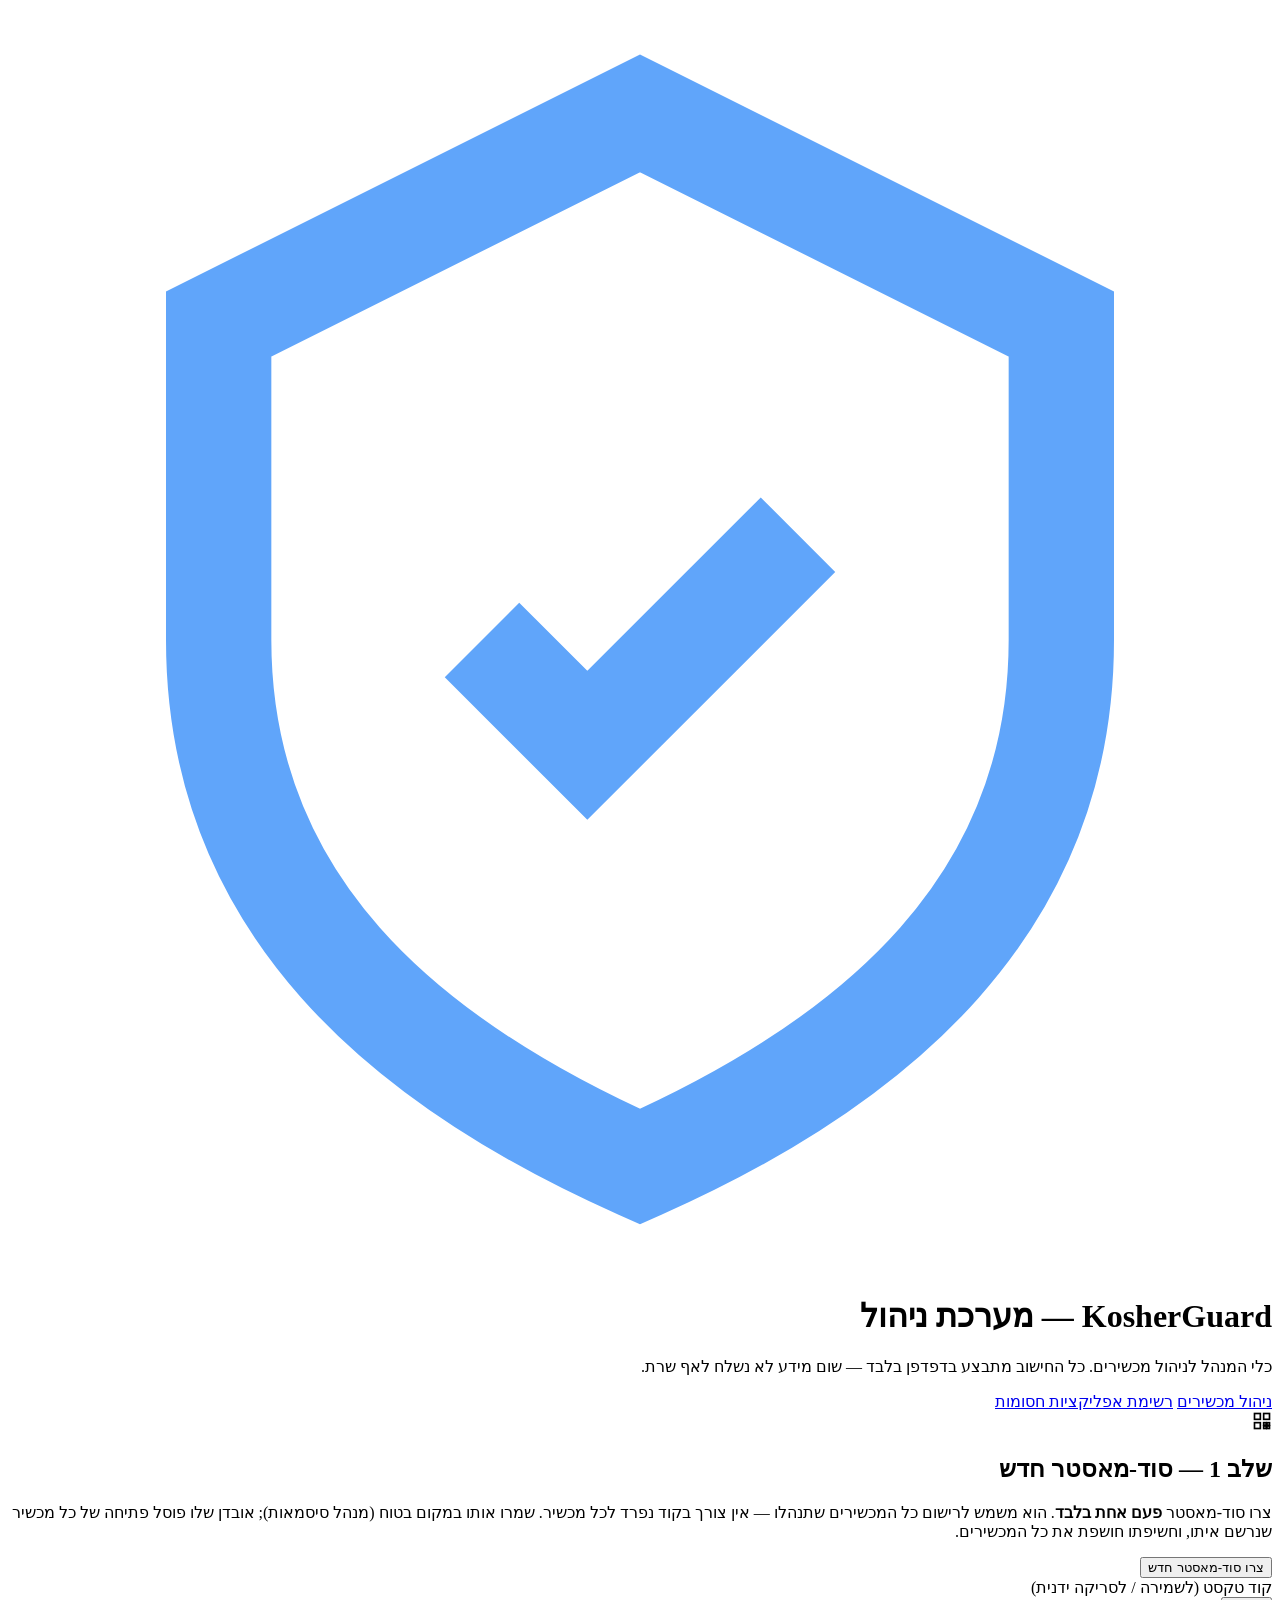
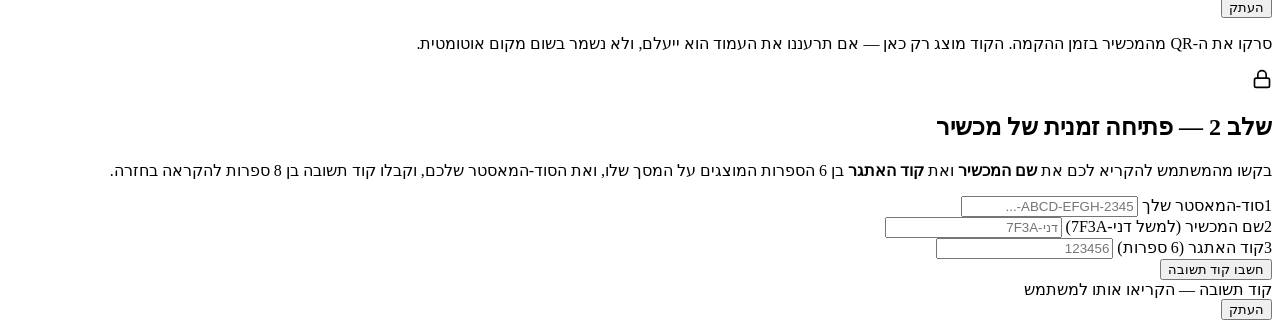
==== index.html @ b60e8e74 "Add files via upload" ====
<!DOCTYPE html>
<html lang="he" dir="rtl">
<head>
<meta charset="UTF-8">
<meta name="viewport" content="width=device-width, initial-scale=1.0">
<title>KosherGuard — מערכת ניהול</title>
<script src="vendor/qrcode.js"></script>
<link rel="stylesheet" href="style.css">
</head>
<body>

<header>
  <div class="logo-row">
    <svg viewBox="0 0 24 24" fill="none" stroke="#60a5fa" stroke-width="2"><path d="M12 2l8 4v6c0 5-3.5 8-8 10-4.5-2-8-5-8-10V6l8-4z"/><path d="M9 12l2 2 4-4" stroke="#60a5fa"/></svg>
    <h1>KosherGuard — מערכת ניהול</h1>
  </div>
  <p>כלי המנהל לניהול מכשירים. כל החישוב מתבצע בדפדפן בלבד — שום מידע לא נשלח לאף שרת.</p>
  <nav>
    <a href="index.html" class="active">ניהול מכשירים</a>
    <a href="catalog.html">רשימת אפליקציות חסומות</a>
  </nav>
</header>

<div class="container">

  <section class="card">
    <div class="card-head">
      <div class="icon">
        <svg width="20" height="20" viewBox="0 0 24 24" fill="none" stroke="currentColor" stroke-width="2"><rect x="3" y="3" width="7" height="7"/><rect x="14" y="3" width="7" height="7"/><rect x="3" y="14" width="7" height="7"/><rect x="14" y="14" width="3" height="3"/><rect x="18" y="14" width="3" height="3"/><rect x="14" y="18" width="3" height="3"/><rect x="18" y="18" width="3" height="3"/></svg>
      </div>
      <h2>שלב 1 — סוד-מאסטר חדש</h2>
    </div>
    <p class="desc">
      צרו סוד-מאסטר <strong>פעם אחת בלבד</strong>. הוא משמש לרישום כל המכשירים שתנהלו — אין צורך
      בקוד נפרד לכל מכשיר. שמרו אותו במקום בטוח (מנהל סיסמאות); אובדן שלו פוסל פתיחה של כל מכשיר
      שנרשם איתו, וחשיפתו חושפת את כל המכשירים.
    </p>
    <button class="primary" id="btnGenerate">צרו סוד-מאסטר חדש</button>

    <div class="result-box ok" id="masterResult">
      <div>
        <label>קוד טקסט (לשמירה / לסריקה ידנית)</label>
        <div class="copy-row">
          <div class="code-display small" id="masterText" style="flex:1"></div>
          <button class="ghost" id="btnCopyMaster">העתק</button>
        </div>
      </div>
      <div id="qrCanvasWrap"></div>
      <p class="hint">סרקו את ה-QR מהמכשיר בזמן ההקמה. הקוד מוצג רק כאן — אם תרעננו את העמוד הוא ייעלם, ולא נשמר בשום מקום אוטומטית.</p>
    </div>
  </section>

  <section class="card">
    <div class="card-head">
      <div class="icon">
        <svg width="20" height="20" viewBox="0 0 24 24" fill="none" stroke="currentColor" stroke-width="2"><rect x="3" y="11" width="18" height="11" rx="2"/><path d="M7 11V7a5 5 0 0110 0v4"/></svg>
      </div>
      <h2>שלב 2 — פתיחה זמנית של מכשיר</h2>
    </div>
    <p class="desc">
      בקשו מהמשתמש להקריא לכם את <strong>שם המכשיר</strong> ואת <strong>קוד האתגר</strong> בן 6 הספרות
      המוצגים על המסך שלו, ואת הסוד-המאסטר שלכם, וקבלו קוד תשובה בן 8 ספרות להקראה בחזרה.
    </p>

    <div class="field">
      <label><span class="step-num">1</span>סוד-המאסטר שלך</label>
      <input type="text" id="inMaster" placeholder="ABCD-EFGH-2345-...">
    </div>
    <div class="field">
      <label><span class="step-num">2</span>שם המכשיר (למשל דני-7F3A)</label>
      <input type="text" id="inLabel" placeholder="דני-7F3A">
    </div>
    <div class="field">
      <label><span class="step-num">3</span>קוד האתגר (6 ספרות)</label>
      <input type="text" id="inChallenge" placeholder="123456" maxlength="6" inputmode="numeric">
    </div>
    <button class="primary" id="btnUnlock">חשבו קוד תשובה</button>

    <div class="result-box warn" id="unlockWarn"></div>
    <div class="result-box ok" id="unlockResult">
      <label>קוד תשובה — הקריאו אותו למשתמש</label>
      <div class="copy-row">
        <div class="code-display" id="unlockCode" style="flex:1"></div>
        <button class="ghost" id="btnCopyUnlock">העתק</button>
      </div>
    </div>
  </section>

</div>

<div class="toast" id="toast"></div>

<script>
const BASE32_ALPHABET = "ABCDEFGHIJKLMNOPQRSTUVWXYZ234567";

function base32Encode(bytes) {
  let bits = 0, value = 0, out = "";
  for (const byte of bytes) {
    value = (value << 8) | byte;
    bits += 8;
    while (bits >= 5) {
      out += BASE32_ALPHABET[(value >>> (bits - 5)) & 0x1F];
      bits -= 5;
    }
  }
  if (bits > 0) {
    out += BASE32_ALPHABET[(value << (5 - bits)) & 0x1F];
  }
  return out;
}

function base32Decode(code) {
  const cleaned = code.replace(/[-\s]/g, "").toUpperCase();
  let bits = 0, value = 0;
  const out = [];
  for (const ch of cleaned) {
    const idx = BASE32_ALPHABET.indexOf(ch);
    if (idx < 0) continue;
    value = (value << 5) | idx;
    bits += 5;
    if (bits >= 8) {
      out.push((value >>> (bits - 8)) & 0xFF);
      bits -= 8;
    }
  }
  return new Uint8Array(out);
}

function toRecoveryCode(bytes) {
  const raw = base32Encode(bytes);
  const groups = [];
  for (let i = 0; i < raw.length; i += 4) groups.push(raw.slice(i, i + 4));
  return groups.join("-");
}

async function hmacSha256(keyBytes, msgBytes) {
  const key = await crypto.subtle.importKey(
    "raw", keyBytes, { name: "HMAC", hash: "SHA-256" }, false, ["sign"]
  );
  const sig = await crypto.subtle.sign("HMAC", key, msgBytes);
  return new Uint8Array(sig);
}

async function deriveDeviceSecret(masterSecret, deviceLabel) {
  return hmacSha256(masterSecret, new TextEncoder().encode(deviceLabel));
}

async function computeResponseCode(deviceSecret, challenge) {
  const digest = await hmacSha256(deviceSecret, new TextEncoder().encode(challenge));
  const offset = digest[digest.length - 1] & 0x0F;
  const binary =
    ((digest[offset] & 0x7F) << 24) |
    (digest[offset + 1] << 16) |
    (digest[offset + 2] << 8) |
    (digest[offset + 3]);
  const code = (binary % 100000000).toString().padStart(8, "0");
  return code;
}

function showToast(msg) {
  const t = document.getElementById("toast");
  t.textContent = msg;
  t.classList.add("show");
  setTimeout(() => t.classList.remove("show"), 1600);
}

function copyText(text) {
  navigator.clipboard.writeText(text).then(() => showToast("הועתק"));
}

function renderQr(container, text) {
  container.innerHTML = "";
  const qr = qrcode(0, "M");
  qr.addData(text);
  qr.make();
  container.innerHTML = qr.createSvgTag({ cellSize: 5, margin: 8 });
}

document.getElementById("btnGenerate").addEventListener("click", () => {
  const bytes = crypto.getRandomValues(new Uint8Array(32));
  const recoveryCode = toRecoveryCode(bytes);

  document.getElementById("masterText").textContent = recoveryCode;
  renderQr(document.getElementById("qrCanvasWrap"), recoveryCode);
  document.getElementById("masterResult").classList.add("show");
});

document.getElementById("btnCopyMaster").addEventListener("click", () => {
  copyText(document.getElementById("masterText").textContent);
});

document.getElementById("btnUnlock").addEventListener("click", async () => {
  const masterInput = document.getElementById("inMaster").value.trim();
  const label = document.getElementById("inLabel").value.trim();
  const challenge = document.getElementById("inChallenge").value.trim();

  const warnBox = document.getElementById("unlockWarn");
  const resultBox = document.getElementById("unlockResult");
  warnBox.classList.remove("show");
  resultBox.classList.remove("show");

  if (!masterInput || !label || !challenge) {
    warnBox.textContent = "יש למלא את שלושת השדות.";
    warnBox.classList.add("show");
    return;
  }

  const masterBytes = base32Decode(masterInput);
  if (masterBytes.length !== 32) {
    warnBox.textContent = `אזהרה: אורך הסוד אינו תקין (${masterBytes.length} בייטים, צריך 32). ודאו שהקוד הוקלד נכון.`;
    warnBox.classList.add("show");
    return;
  }

  const deviceSecret = await deriveDeviceSecret(masterBytes, label);
  const response = await computeResponseCode(deviceSecret, challenge);

  document.getElementById("unlockCode").textContent = response;
  resultBox.classList.add("show");
});

document.getElementById("btnCopyUnlock").addEventListener("click", () => {
  copyText(document.getElementById("unlockCode").textContent);
});

document.getElementById("inChallenge").addEventListener("keydown", (e) => {
  if (e.key === "Enter") document.getElementById("btnUnlock").click();
});
</script>

</body>
</html>
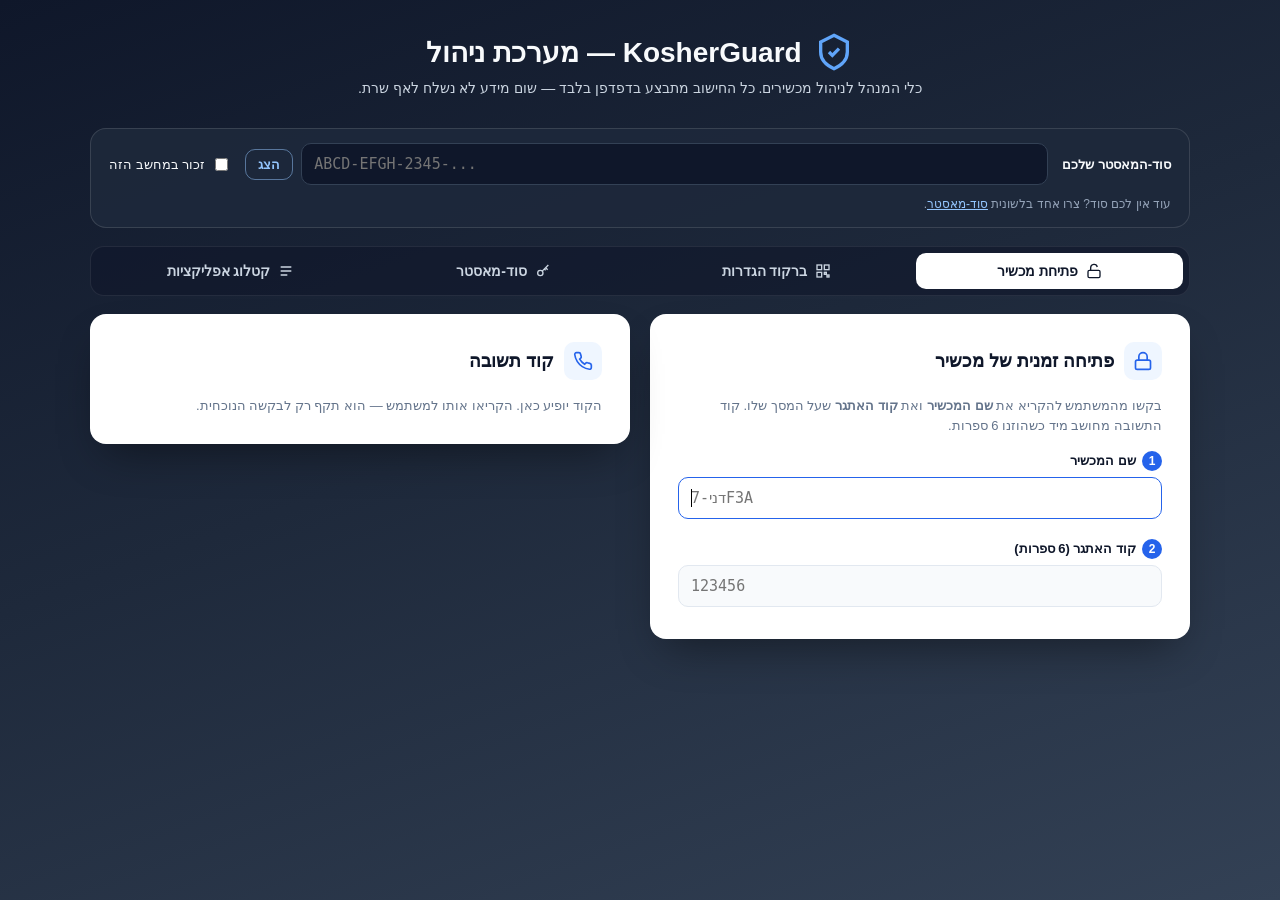
==== commit 96fa5ba0: "Redesign admin web tool and add whitelist/blacklist time-limit modes - Tabbed layout (unlock / setti" ====
--- a/index.html
+++ b/index.html
@@ -3,230 +3,11 @@
 <head>
 <meta charset="UTF-8">
 <meta name="viewport" content="width=device-width, initial-scale=1.0">
-<title>KosherGuard — מערכת ניהול</title>
-<script src="vendor/qrcode.js"></script>
-<link rel="stylesheet" href="style.css">
+<meta http-equiv="refresh" content="0; url=admin/index.html">
+<title>KosherGuard</title>
+<style>body { font-family: Arial, sans-serif; background: #0f172a; color: #e2e8f0; text-align: center; padding: 48px 16px; } a { color: #93c5fd; }</style>
 </head>
 <body>
-
-<header>
-  <div class="logo-row">
-    <svg viewBox="0 0 24 24" fill="none" stroke="#60a5fa" stroke-width="2"><path d="M12 2l8 4v6c0 5-3.5 8-8 10-4.5-2-8-5-8-10V6l8-4z"/><path d="M9 12l2 2 4-4" stroke="#60a5fa"/></svg>
-    <h1>KosherGuard — מערכת ניהול</h1>
-  </div>
-  <p>כלי המנהל לניהול מכשירים. כל החישוב מתבצע בדפדפן בלבד — שום מידע לא נשלח לאף שרת.</p>
-  <nav>
-    <a href="index.html" class="active">ניהול מכשירים</a>
-    <a href="catalog.html">רשימת אפליקציות חסומות</a>
-  </nav>
-</header>
-
-<div class="container">
-
-  <section class="card">
-    <div class="card-head">
-      <div class="icon">
-        <svg width="20" height="20" viewBox="0 0 24 24" fill="none" stroke="currentColor" stroke-width="2"><rect x="3" y="3" width="7" height="7"/><rect x="14" y="3" width="7" height="7"/><rect x="3" y="14" width="7" height="7"/><rect x="14" y="14" width="3" height="3"/><rect x="18" y="14" width="3" height="3"/><rect x="14" y="18" width="3" height="3"/><rect x="18" y="18" width="3" height="3"/></svg>
-      </div>
-      <h2>שלב 1 — סוד-מאסטר חדש</h2>
-    </div>
-    <p class="desc">
-      צרו סוד-מאסטר <strong>פעם אחת בלבד</strong>. הוא משמש לרישום כל המכשירים שתנהלו — אין צורך
-      בקוד נפרד לכל מכשיר. שמרו אותו במקום בטוח (מנהל סיסמאות); אובדן שלו פוסל פתיחה של כל מכשיר
-      שנרשם איתו, וחשיפתו חושפת את כל המכשירים.
-    </p>
-    <button class="primary" id="btnGenerate">צרו סוד-מאסטר חדש</button>
-
-    <div class="result-box ok" id="masterResult">
-      <div>
-        <label>קוד טקסט (לשמירה / לסריקה ידנית)</label>
-        <div class="copy-row">
-          <div class="code-display small" id="masterText" style="flex:1"></div>
-          <button class="ghost" id="btnCopyMaster">העתק</button>
-        </div>
-      </div>
-      <div id="qrCanvasWrap"></div>
-      <p class="hint">סרקו את ה-QR מהמכשיר בזמן ההקמה. הקוד מוצג רק כאן — אם תרעננו את העמוד הוא ייעלם, ולא נשמר בשום מקום אוטומטית.</p>
-    </div>
-  </section>
-
-  <section class="card">
-    <div class="card-head">
-      <div class="icon">
-        <svg width="20" height="20" viewBox="0 0 24 24" fill="none" stroke="currentColor" stroke-width="2"><rect x="3" y="11" width="18" height="11" rx="2"/><path d="M7 11V7a5 5 0 0110 0v4"/></svg>
-      </div>
-      <h2>שלב 2 — פתיחה זמנית של מכשיר</h2>
-    </div>
-    <p class="desc">
-      בקשו מהמשתמש להקריא לכם את <strong>שם המכשיר</strong> ואת <strong>קוד האתגר</strong> בן 6 הספרות
-      המוצגים על המסך שלו, ואת הסוד-המאסטר שלכם, וקבלו קוד תשובה בן 8 ספרות להקראה בחזרה.
-    </p>
-
-    <div class="field">
-      <label><span class="step-num">1</span>סוד-המאסטר שלך</label>
-      <input type="text" id="inMaster" placeholder="ABCD-EFGH-2345-...">
-    </div>
-    <div class="field">
-      <label><span class="step-num">2</span>שם המכשיר (למשל דני-7F3A)</label>
-      <input type="text" id="inLabel" placeholder="דני-7F3A">
-    </div>
-    <div class="field">
-      <label><span class="step-num">3</span>קוד האתגר (6 ספרות)</label>
-      <input type="text" id="inChallenge" placeholder="123456" maxlength="6" inputmode="numeric">
-    </div>
-    <button class="primary" id="btnUnlock">חשבו קוד תשובה</button>
-
-    <div class="result-box warn" id="unlockWarn"></div>
-    <div class="result-box ok" id="unlockResult">
-      <label>קוד תשובה — הקריאו אותו למשתמש</label>
-      <div class="copy-row">
-        <div class="code-display" id="unlockCode" style="flex:1"></div>
-        <button class="ghost" id="btnCopyUnlock">העתק</button>
-      </div>
-    </div>
-  </section>
-
-</div>
-
-<div class="toast" id="toast"></div>
-
-<script>
-const BASE32_ALPHABET = "ABCDEFGHIJKLMNOPQRSTUVWXYZ234567";
-
-function base32Encode(bytes) {
-  let bits = 0, value = 0, out = "";
-  for (const byte of bytes) {
-    value = (value << 8) | byte;
-    bits += 8;
-    while (bits >= 5) {
-      out += BASE32_ALPHABET[(value >>> (bits - 5)) & 0x1F];
-      bits -= 5;
-    }
-  }
-  if (bits > 0) {
-    out += BASE32_ALPHABET[(value << (5 - bits)) & 0x1F];
-  }
-  return out;
-}
-
-function base32Decode(code) {
-  const cleaned = code.replace(/[-\s]/g, "").toUpperCase();
-  let bits = 0, value = 0;
-  const out = [];
-  for (const ch of cleaned) {
-    const idx = BASE32_ALPHABET.indexOf(ch);
-    if (idx < 0) continue;
-    value = (value << 5) | idx;
-    bits += 5;
-    if (bits >= 8) {
-      out.push((value >>> (bits - 8)) & 0xFF);
-      bits -= 8;
-    }
-  }
-  return new Uint8Array(out);
-}
-
-function toRecoveryCode(bytes) {
-  const raw = base32Encode(bytes);
-  const groups = [];
-  for (let i = 0; i < raw.length; i += 4) groups.push(raw.slice(i, i + 4));
-  return groups.join("-");
-}
-
-async function hmacSha256(keyBytes, msgBytes) {
-  const key = await crypto.subtle.importKey(
-    "raw", keyBytes, { name: "HMAC", hash: "SHA-256" }, false, ["sign"]
-  );
-  const sig = await crypto.subtle.sign("HMAC", key, msgBytes);
-  return new Uint8Array(sig);
-}
-
-async function deriveDeviceSecret(masterSecret, deviceLabel) {
-  return hmacSha256(masterSecret, new TextEncoder().encode(deviceLabel));
-}
-
-async function computeResponseCode(deviceSecret, challenge) {
-  const digest = await hmacSha256(deviceSecret, new TextEncoder().encode(challenge));
-  const offset = digest[digest.length - 1] & 0x0F;
-  const binary =
-    ((digest[offset] & 0x7F) << 24) |
-    (digest[offset + 1] << 16) |
-    (digest[offset + 2] << 8) |
-    (digest[offset + 3]);
-  const code = (binary % 100000000).toString().padStart(8, "0");
-  return code;
-}
-
-function showToast(msg) {
-  const t = document.getElementById("toast");
-  t.textContent = msg;
-  t.classList.add("show");
-  setTimeout(() => t.classList.remove("show"), 1600);
-}
-
-function copyText(text) {
-  navigator.clipboard.writeText(text).then(() => showToast("הועתק"));
-}
-
-function renderQr(container, text) {
-  container.innerHTML = "";
-  const qr = qrcode(0, "M");
-  qr.addData(text);
-  qr.make();
-  container.innerHTML = qr.createSvgTag({ cellSize: 5, margin: 8 });
-}
-
-document.getElementById("btnGenerate").addEventListener("click", () => {
-  const bytes = crypto.getRandomValues(new Uint8Array(32));
-  const recoveryCode = toRecoveryCode(bytes);
-
-  document.getElementById("masterText").textContent = recoveryCode;
-  renderQr(document.getElementById("qrCanvasWrap"), recoveryCode);
-  document.getElementById("masterResult").classList.add("show");
-});
-
-document.getElementById("btnCopyMaster").addEventListener("click", () => {
-  copyText(document.getElementById("masterText").textContent);
-});
-
-document.getElementById("btnUnlock").addEventListener("click", async () => {
-  const masterInput = document.getElementById("inMaster").value.trim();
-  const label = document.getElementById("inLabel").value.trim();
-  const challenge = document.getElementById("inChallenge").value.trim();
-
-  const warnBox = document.getElementById("unlockWarn");
-  const resultBox = document.getElementById("unlockResult");
-  warnBox.classList.remove("show");
-  resultBox.classList.remove("show");
-
-  if (!masterInput || !label || !challenge) {
-    warnBox.textContent = "יש למלא את שלושת השדות.";
-    warnBox.classList.add("show");
-    return;
-  }
-
-  const masterBytes = base32Decode(masterInput);
-  if (masterBytes.length !== 32) {
-    warnBox.textContent = `אזהרה: אורך הסוד אינו תקין (${masterBytes.length} בייטים, צריך 32). ודאו שהקוד הוקלד נכון.`;
-    warnBox.classList.add("show");
-    return;
-  }
-
-  const deviceSecret = await deriveDeviceSecret(masterBytes, label);
-  const response = await computeResponseCode(deviceSecret, challenge);
-
-  document.getElementById("unlockCode").textContent = response;
-  resultBox.classList.add("show");
-});
-
-document.getElementById("btnCopyUnlock").addEventListener("click", () => {
-  copyText(document.getElementById("unlockCode").textContent);
-});
-
-document.getElementById("inChallenge").addEventListener("keydown", (e) => {
-  if (e.key === "Enter") document.getElementById("btnUnlock").click();
-});
-</script>
-
+<p>מעבירים למערכת הניהול… <a href="admin/index.html">לחצו כאן אם לא עברתם אוטומטית</a>.</p>
 </body>
 </html>
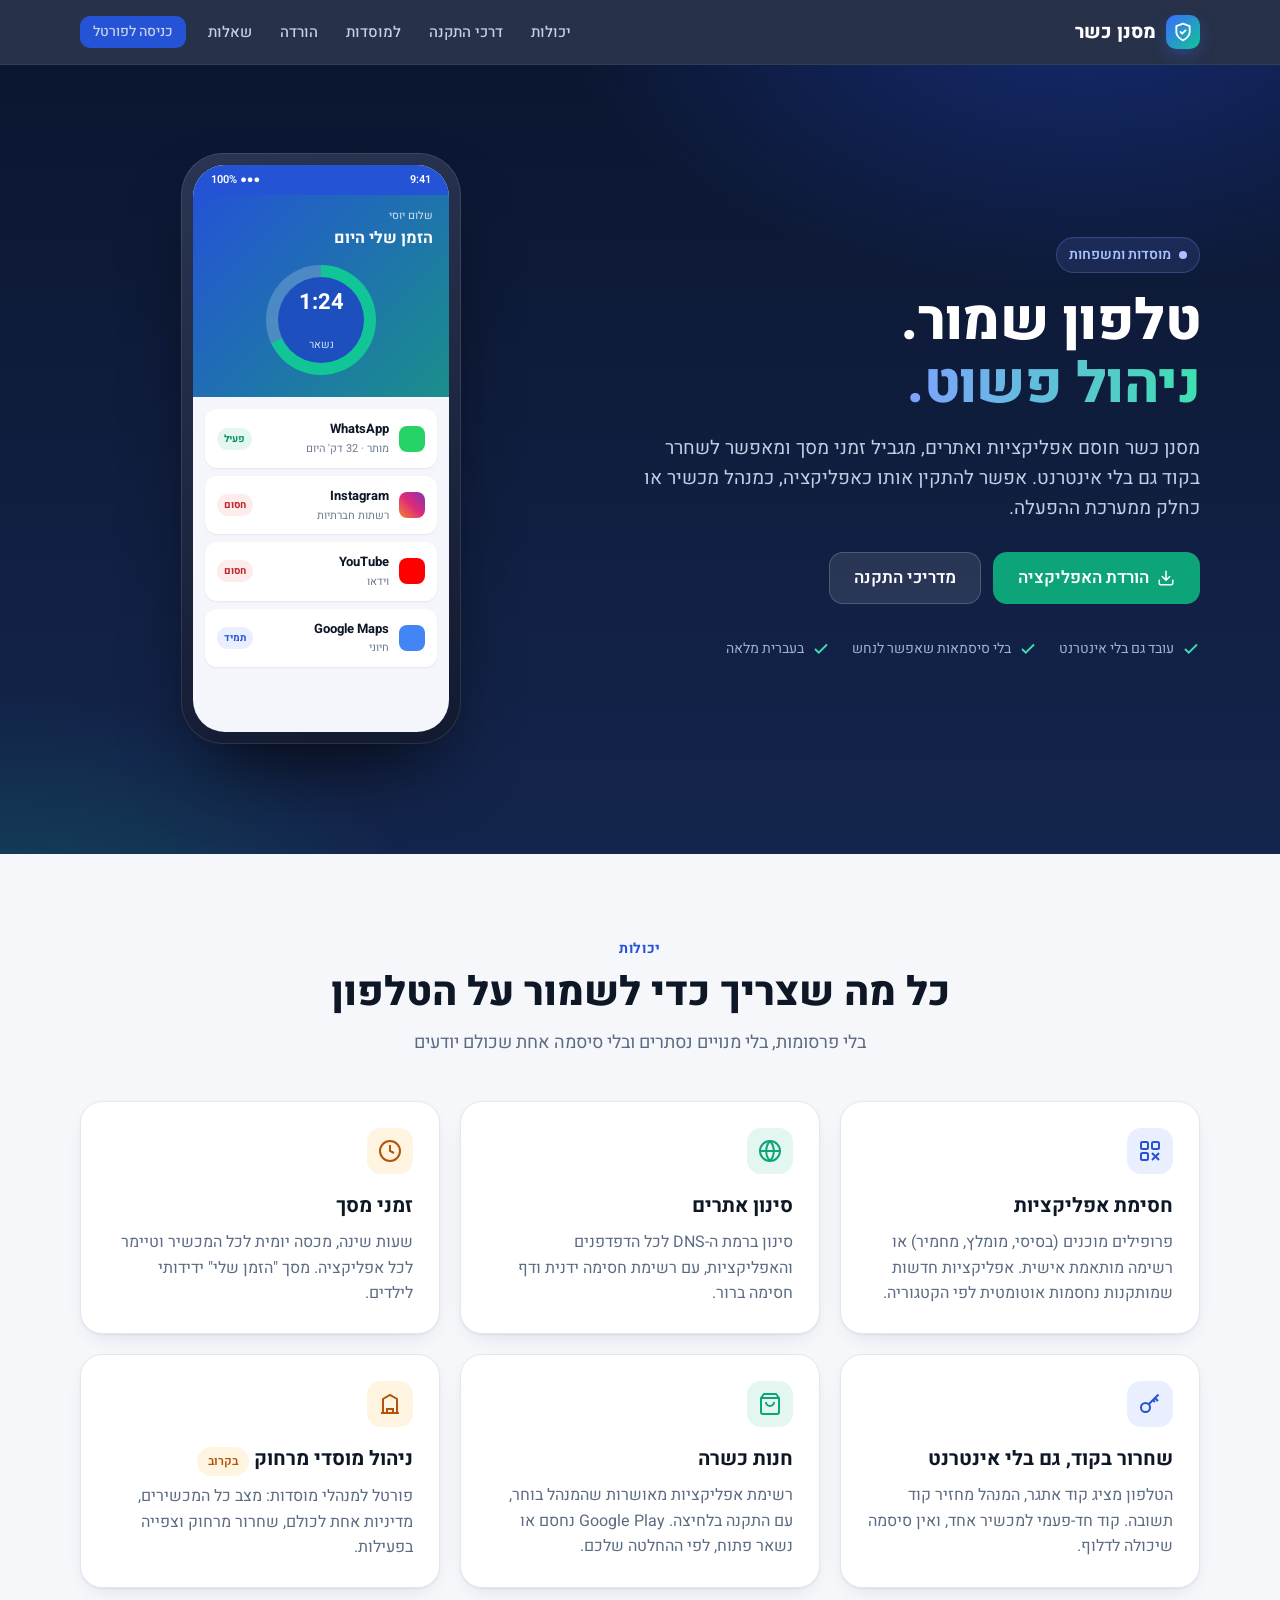
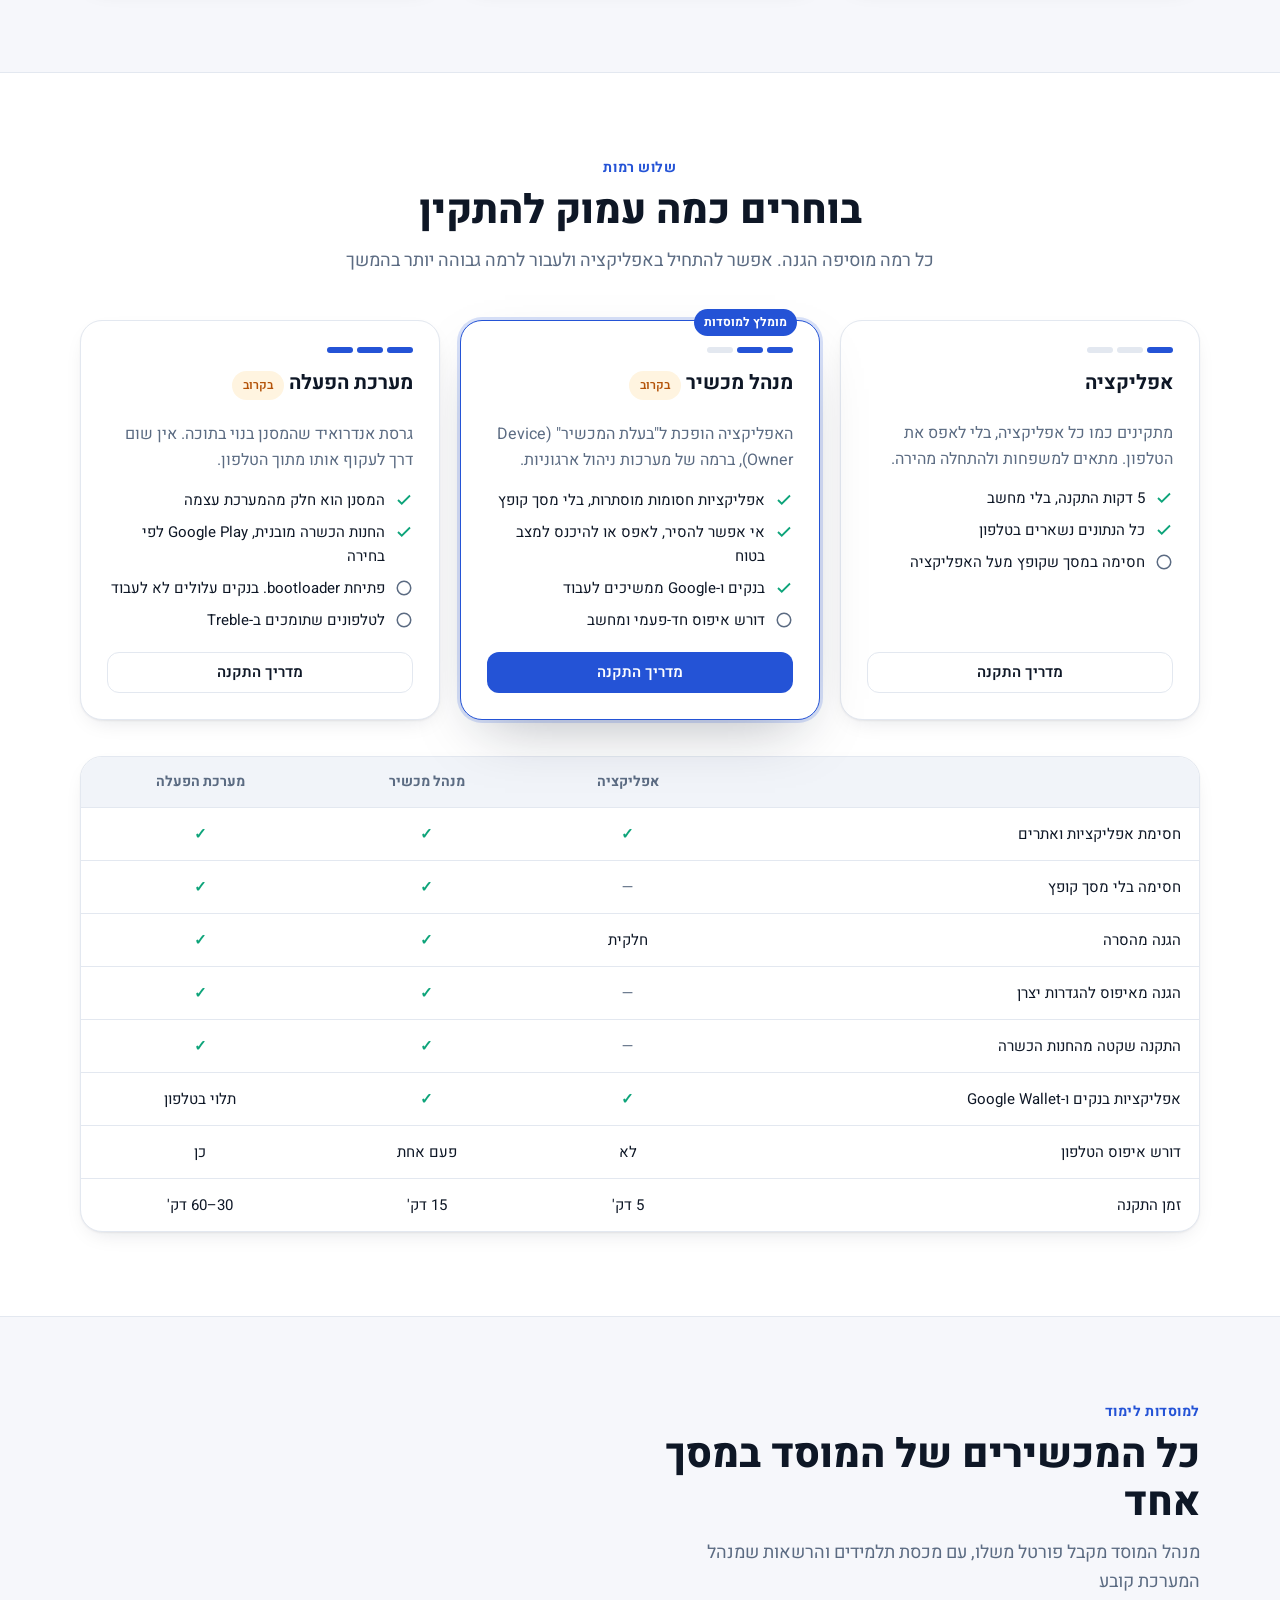
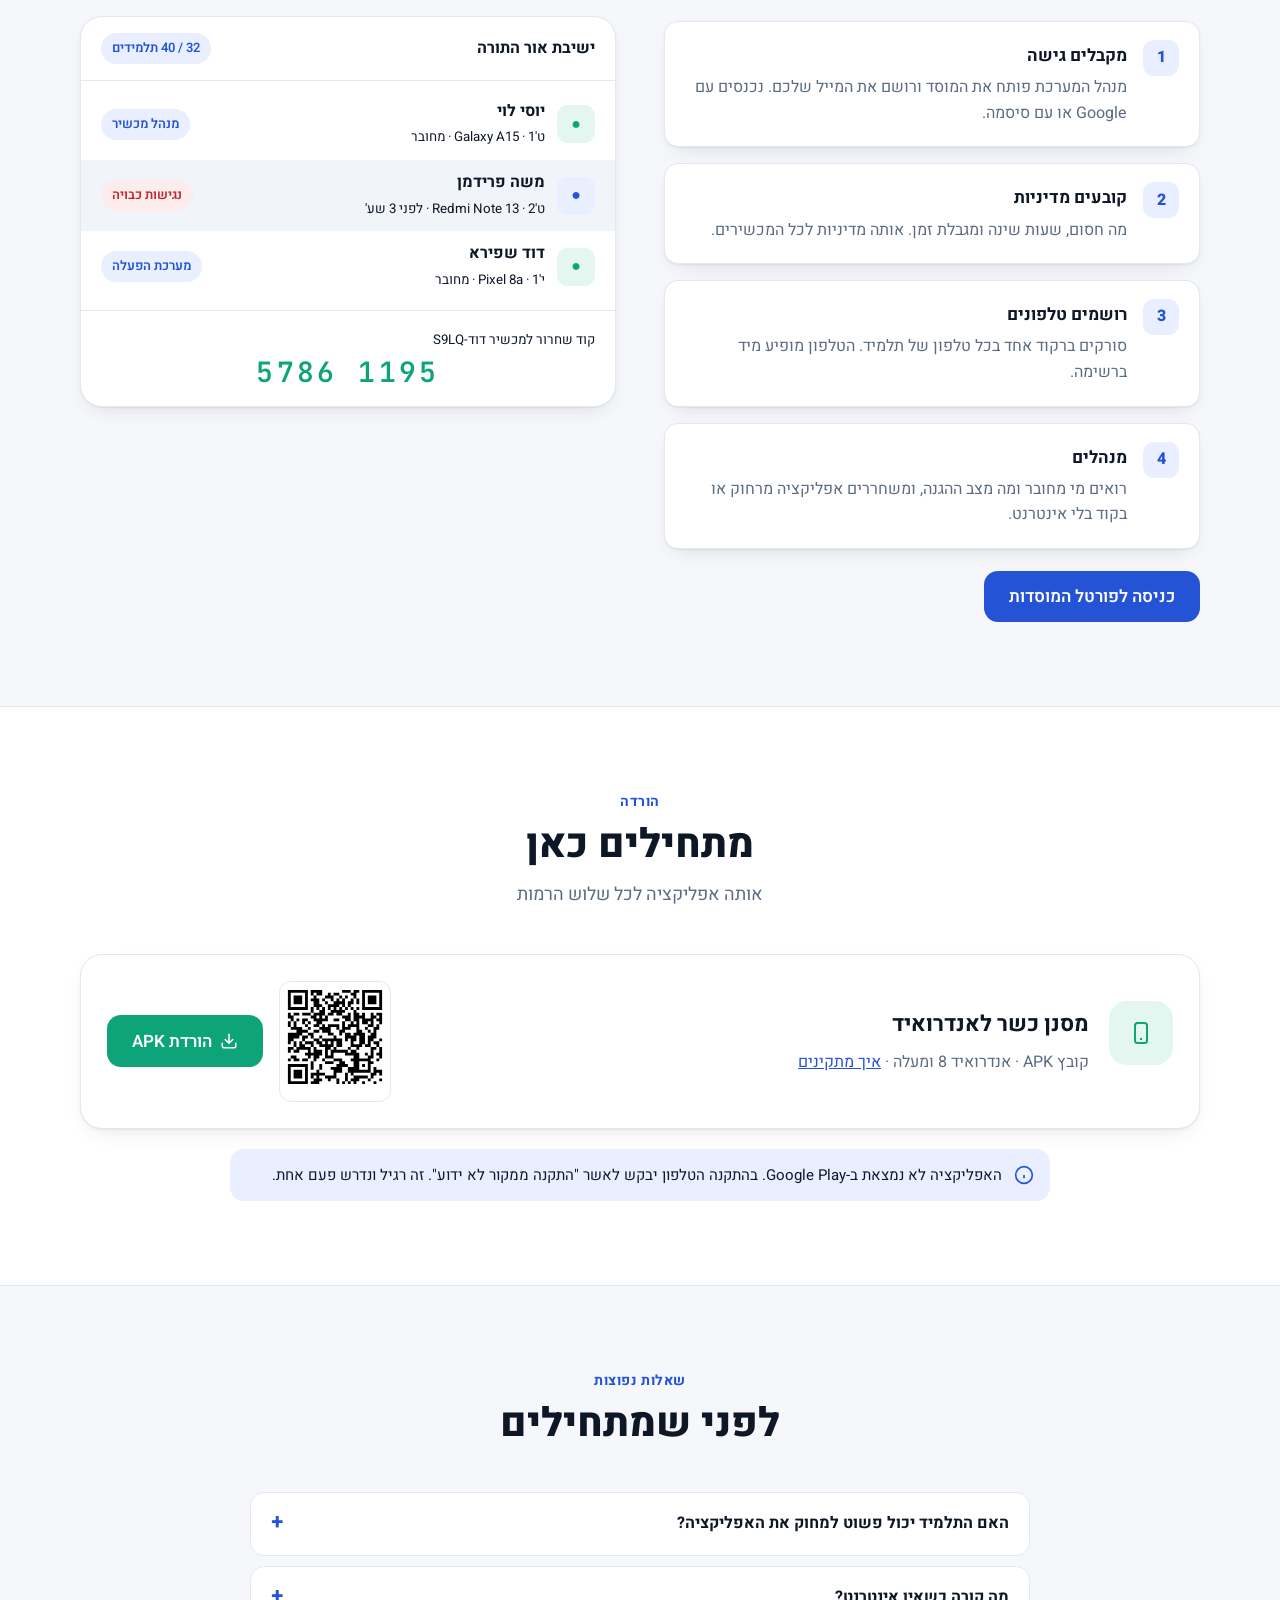
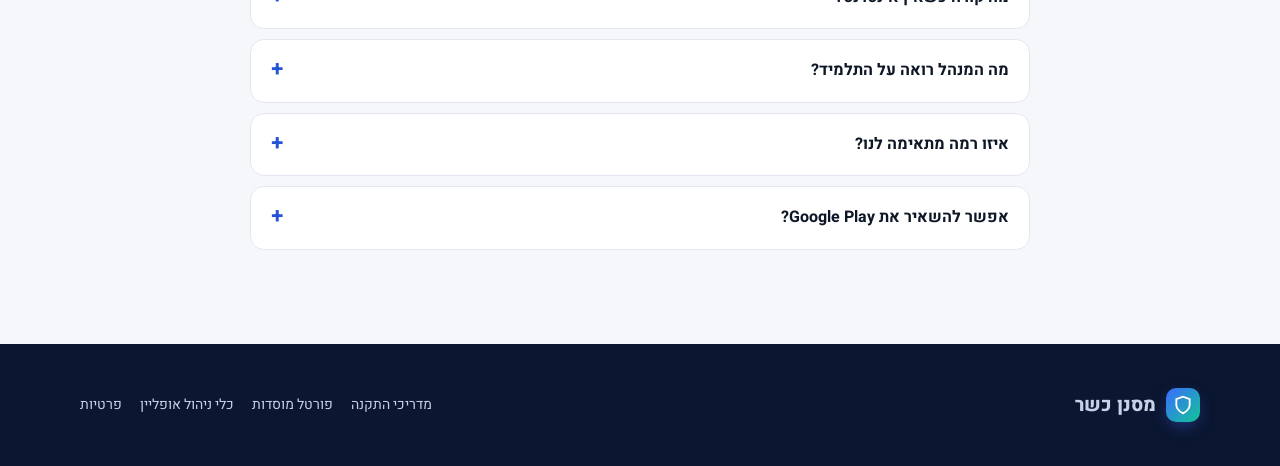
==== commit df4ce3e0: "Public site + Firebase management portal - New landing page, install guides for app / Device Owner /" ====
--- a/index.html
+++ b/index.html
@@ -2,12 +2,221 @@
 <html lang="he" dir="rtl">
 <head>
 <meta charset="UTF-8">
-<meta name="viewport" content="width=device-width, initial-scale=1.0">
-<meta http-equiv="refresh" content="0; url=admin/index.html">
-<title>KosherGuard</title>
-<style>body { font-family: Arial, sans-serif; background: #0f172a; color: #e2e8f0; text-align: center; padding: 48px 16px; } a { color: #93c5fd; }</style>
+<meta name="viewport" content="width=device-width, initial-scale=1">
+<title>מסנן כשר · סינון וניהול טלפונים למוסדות ולמשפחות</title>
+<meta name="description" content="מסנן כשר חוסם אפליקציות ואתרים, מגביל זמני מסך ומאפשר שחרור בקוד גם בלי אינטרנט. שלוש רמות התקנה: אפליקציה, מנהל מכשיר ומערכת הפעלה.">
+<link rel="preconnect" href="https://fonts.googleapis.com">
+<link rel="preconnect" href="https://fonts.gstatic.com" crossorigin>
+<link href="https://fonts.googleapis.com/css2?family=Heebo:wght@400;500;600;700;800&family=JetBrains+Mono:wght@500&display=swap" rel="stylesheet">
+<link rel="stylesheet" href="assets/site.css">
+<link rel="icon" href="assets/icon.svg" type="image/svg+xml">
+<script src="vendor/qrcode.js"></script>
 </head>
 <body>
-<p>מעבירים למערכת הניהול… <a href="admin/index.html">לחצו כאן אם לא עברתם אוטומטית</a>.</p>
+
+<header class="topbar">
+  <div class="wrap">
+    <a class="brand" href="./"><span class="mark"><svg viewBox="0 0 24 24" fill="none" stroke="currentColor" stroke-width="2.2" stroke-linecap="round" stroke-linejoin="round"><path d="M12 22s8-4 8-10V5l-8-3-8 3v7c0 6 8 10 8 10z"/><path d="m9 12 2 2 4-4"/></svg></span>מסנן כשר</a>
+    <button class="menu-btn" aria-label="תפריט"><svg width="24" height="24" viewBox="0 0 24 24" fill="none" stroke="currentColor" stroke-width="2"><path d="M3 6h18M3 12h18M3 18h18"/></svg></button>
+    <nav class="nav">
+      <a href="#features">יכולות</a>
+      <a href="#tiers">דרכי התקנה</a>
+      <a href="#institutions">למוסדות</a>
+      <a href="#download">הורדה</a>
+      <a href="#faq">שאלות</a>
+      <a class="btn sm" href="portal/">כניסה לפורטל</a>
+    </nav>
+  </div>
+</header>
+
+<section class="hero">
+  <div class="wrap grid">
+    <div>
+      <span class="eyebrow"><span class="dot"></span> מוסדות ומשפחות</span>
+      <h1>טלפון שמור.<br><span class="grad">ניהול פשוט.</span></h1>
+      <p class="lead">מסנן כשר חוסם אפליקציות ואתרים, מגביל זמני מסך ומאפשר לשחרר בקוד גם בלי אינטרנט. אפשר להתקין אותו כאפליקציה, כמנהל מכשיר או כחלק ממערכת ההפעלה.</p>
+      <div class="cta">
+        <a class="btn lg green" href="#download"><svg viewBox="0 0 24 24" fill="none" stroke="currentColor" stroke-width="2" stroke-linecap="round" stroke-linejoin="round"><path d="M21 15v4a2 2 0 0 1-2 2H5a2 2 0 0 1-2-2v-4M7 10l5 5 5-5M12 15V3"/></svg>הורדת האפליקציה</a>
+        <a class="btn lg light" href="install.html">מדריכי התקנה</a>
+      </div>
+      <div class="trust">
+        <span><svg viewBox="0 0 24 24" fill="none" stroke="currentColor" stroke-width="2.4"><path d="M20 6 9 17l-5-5"/></svg>עובד גם בלי אינטרנט</span>
+        <span><svg viewBox="0 0 24 24" fill="none" stroke="currentColor" stroke-width="2.4"><path d="M20 6 9 17l-5-5"/></svg>בלי סיסמאות שאפשר לנחש</span>
+        <span><svg viewBox="0 0 24 24" fill="none" stroke="currentColor" stroke-width="2.4"><path d="M20 6 9 17l-5-5"/></svg>בעברית מלאה</span>
+      </div>
+    </div>
+    <div aria-hidden="true">
+      <div class="phone"><div class="screen">
+        <div class="sbar" style="background:#2453d6;color:#fff"><span>9:41</span><span>●●● 100%</span></div>
+        <div class="ph-head"><small style="opacity:.8">שלום יוסי</small><b>הזמן שלי היום</b>
+          <div class="ph-ring"><div><b style="font-size:22px">1:24</b><small style="opacity:.8">נשאר</small></div></div></div>
+        <div class="ph-list">
+          <div class="ph-item"><i style="background:#25d366"></i><div><b>WhatsApp</b><small>מותר · 32 דק' היום</small></div><span class="tag" style="background:#e3f7f0;color:#0e8f6a">פעיל</span></div>
+          <div class="ph-item"><i style="background:linear-gradient(45deg,#f58529,#dd2a7b,#8134af)"></i><div><b>Instagram</b><small>רשתות חברתיות</small></div><span class="tag" style="background:#fdecec;color:#c0262d">חסום</span></div>
+          <div class="ph-item"><i style="background:#ff0000"></i><div><b>YouTube</b><small>וידאו</small></div><span class="tag" style="background:#fdecec;color:#c0262d">חסום</span></div>
+          <div class="ph-item"><i style="background:#4285f4"></i><div><b>Google Maps</b><small>חיוני</small></div><span class="tag" style="background:#e9efff;color:#2453d6">תמיד</span></div>
+        </div>
+      </div></div>
+    </div>
+  </div>
+</section>
+
+<section class="block" id="features">
+  <div class="wrap">
+    <div class="sec-head reveal"><div class="kicker">יכולות</div><h2>כל מה שצריך כדי לשמור על הטלפון</h2>
+      <p>בלי פרסומות, בלי מנויים נסתרים ובלי סיסמה אחת שכולם יודעים</p></div>
+    <div class="grid-3">
+      <div class="card reveal"><div class="icon-badge"><svg viewBox="0 0 24 24" fill="none" stroke="currentColor" stroke-width="2"><rect x="3" y="3" width="7" height="7" rx="1.5"/><rect x="14" y="3" width="7" height="7" rx="1.5"/><rect x="3" y="14" width="7" height="7" rx="1.5"/><path d="m14 14 7 7M21 14l-7 7"/></svg></div>
+        <h3>חסימת אפליקציות</h3><p>פרופילים מוכנים (בסיסי, מומלץ, מחמיר) או רשימה מותאמת אישית. אפליקציות חדשות שמותקנות נחסמות אוטומטית לפי הקטגוריה.</p></div>
+      <div class="card reveal"><div class="icon-badge green"><svg viewBox="0 0 24 24" fill="none" stroke="currentColor" stroke-width="2"><circle cx="12" cy="12" r="10"/><path d="M2 12h20M12 2a15 15 0 0 1 0 20M12 2a15 15 0 0 0 0 20"/></svg></div>
+        <h3>סינון אתרים</h3><p>סינון ברמת ה-DNS לכל הדפדפנים והאפליקציות, עם רשימת חסימה ידנית ודף חסימה ברור.</p></div>
+      <div class="card reveal"><div class="icon-badge warn"><svg viewBox="0 0 24 24" fill="none" stroke="currentColor" stroke-width="2"><circle cx="12" cy="12" r="10"/><path d="M12 6v6l4 2"/></svg></div>
+        <h3>זמני מסך</h3><p>שעות שינה, מכסה יומית לכל המכשיר וטיימר לכל אפליקציה. מסך "הזמן שלי" ידידותי לילדים.</p></div>
+      <div class="card reveal"><div class="icon-badge"><svg viewBox="0 0 24 24" fill="none" stroke="currentColor" stroke-width="2"><circle cx="7.5" cy="15.5" r="4.5"/><path d="m10.7 12.3 9.8-9.8M17 6l3 3M15 8l2 2"/></svg></div>
+        <h3>שחרור בקוד, גם בלי אינטרנט</h3><p>הטלפון מציג קוד אתגר, המנהל מחזיר קוד תשובה. קוד חד-פעמי למכשיר אחד, ואין סיסמה שיכולה לדלוף.</p></div>
+      <div class="card reveal"><div class="icon-badge green"><svg viewBox="0 0 24 24" fill="none" stroke="currentColor" stroke-width="2"><path d="M6 2 3 6v14a2 2 0 0 0 2 2h14a2 2 0 0 0 2-2V6l-3-4zM3 6h18M16 10a4 4 0 0 1-8 0"/></svg></div>
+        <h3>חנות כשרה</h3><p>רשימת אפליקציות מאושרות שהמנהל בוחר, עם התקנה בלחיצה. Google Play נחסם או נשאר פתוח, לפי ההחלטה שלכם.</p></div>
+      <div class="card reveal"><div class="icon-badge warn"><svg viewBox="0 0 24 24" fill="none" stroke="currentColor" stroke-width="2"><path d="M3 21h18M5 21V7l7-4 7 4v14"/><path d="M9 21v-4h6v4"/></svg></div>
+        <h3>ניהול מוסדי מרחוק <span class="pill warn" style="font-size:12px">בקרוב</span></h3><p>פורטל למנהלי מוסדות: מצב כל המכשירים, מדיניות אחת לכולם, שחרור מרחוק וצפייה בפעילות.</p></div>
+    </div>
+  </div>
+</section>
+
+<section class="block alt" id="tiers">
+  <div class="wrap">
+    <div class="sec-head reveal"><div class="kicker">שלוש רמות</div><h2>בוחרים כמה עמוק להתקין</h2>
+      <p>כל רמה מוסיפה הגנה. אפשר להתחיל באפליקציה ולעבור לרמה גבוהה יותר בהמשך</p></div>
+    <div class="grid-3">
+      <div class="card tier reveal">
+        <div class="lvl"><i class="on"></i><i></i><i></i></div>
+        <h3>אפליקציה</h3>
+        <p>מתקינים כמו כל אפליקציה, בלי לאפס את הטלפון. מתאים למשפחות ולהתחלה מהירה.</p>
+        <ul>
+          <li><svg viewBox="0 0 24 24" fill="none" stroke="currentColor" stroke-width="2.4"><path d="M20 6 9 17l-5-5"/></svg>5 דקות התקנה, בלי מחשב</li>
+          <li><svg viewBox="0 0 24 24" fill="none" stroke="currentColor" stroke-width="2.4"><path d="M20 6 9 17l-5-5"/></svg>כל הנתונים נשארים בטלפון</li>
+          <li class="no"><svg viewBox="0 0 24 24" fill="none" stroke="currentColor" stroke-width="2"><circle cx="12" cy="12" r="9"/></svg>חסימה במסך שקופץ מעל האפליקציה</li>
+        </ul>
+        <div class="foot"><a class="btn block ghost" href="install.html#app">מדריך התקנה</a></div>
+      </div>
+      <div class="card tier featured reveal">
+        <span class="ribbon">מומלץ למוסדות</span>
+        <div class="lvl"><i class="on"></i><i class="on"></i><i></i></div>
+        <h3>מנהל מכשיר <span class="pill warn" style="font-size:12px">בקרוב</span></h3>
+        <p>האפליקציה הופכת ל"בעלת המכשיר" (<bdi>Device Owner</bdi>), ברמה של מערכות ניהול ארגוניות.</p>
+        <ul>
+          <li><svg viewBox="0 0 24 24" fill="none" stroke="currentColor" stroke-width="2.4"><path d="M20 6 9 17l-5-5"/></svg>אפליקציות חסומות מוסתרות, בלי מסך קופץ</li>
+          <li><svg viewBox="0 0 24 24" fill="none" stroke="currentColor" stroke-width="2.4"><path d="M20 6 9 17l-5-5"/></svg>אי אפשר להסיר, לאפס או להיכנס למצב בטוח</li>
+          <li><svg viewBox="0 0 24 24" fill="none" stroke="currentColor" stroke-width="2.4"><path d="M20 6 9 17l-5-5"/></svg>בנקים ו-Google ממשיכים לעבוד</li>
+          <li class="no"><svg viewBox="0 0 24 24" fill="none" stroke="currentColor" stroke-width="2"><circle cx="12" cy="12" r="9"/></svg>דורש איפוס חד-פעמי ומחשב</li>
+        </ul>
+        <div class="foot"><a class="btn block" href="install.html#owner">מדריך התקנה</a></div>
+      </div>
+      <div class="card tier reveal">
+        <div class="lvl"><i class="on"></i><i class="on"></i><i class="on"></i></div>
+        <h3>מערכת הפעלה <span class="pill warn" style="font-size:12px">בקרוב</span></h3>
+        <p>גרסת אנדרואיד שהמסנן בנוי בתוכה. אין שום דרך לעקוף אותו מתוך הטלפון.</p>
+        <ul>
+          <li><svg viewBox="0 0 24 24" fill="none" stroke="currentColor" stroke-width="2.4"><path d="M20 6 9 17l-5-5"/></svg>המסנן הוא חלק מהמערכת עצמה</li>
+          <li><svg viewBox="0 0 24 24" fill="none" stroke="currentColor" stroke-width="2.4"><path d="M20 6 9 17l-5-5"/></svg>החנות הכשרה מובנית, Google Play לפי בחירה</li>
+          <li class="no"><svg viewBox="0 0 24 24" fill="none" stroke="currentColor" stroke-width="2"><circle cx="12" cy="12" r="9"/></svg>פתיחת bootloader. בנקים עלולים לא לעבוד</li>
+          <li class="no"><svg viewBox="0 0 24 24" fill="none" stroke="currentColor" stroke-width="2"><circle cx="12" cy="12" r="9"/></svg>לטלפונים שתומכים ב-Treble</li>
+        </ul>
+        <div class="foot"><a class="btn block ghost" href="install.html#rom">מדריך התקנה</a></div>
+      </div>
+    </div>
+
+    <div class="table-wrap reveal" style="margin-top:36px">
+      <table class="cmp">
+        <thead><tr><th></th><th class="c">אפליקציה</th><th class="c">מנהל מכשיר</th><th class="c">מערכת הפעלה</th></tr></thead>
+        <tbody>
+          <tr><td>חסימת אפליקציות ואתרים</td><td class="c yes">✓</td><td class="c yes">✓</td><td class="c yes">✓</td></tr>
+          <tr><td>חסימה בלי מסך קופץ</td><td class="c no-x">—</td><td class="c yes">✓</td><td class="c yes">✓</td></tr>
+          <tr><td>הגנה מהסרה</td><td class="c">חלקית</td><td class="c yes">✓</td><td class="c yes">✓</td></tr>
+          <tr><td>הגנה מאיפוס להגדרות יצרן</td><td class="c no-x">—</td><td class="c yes">✓</td><td class="c yes">✓</td></tr>
+          <tr><td>התקנה שקטה מהחנות הכשרה</td><td class="c no-x">—</td><td class="c yes">✓</td><td class="c yes">✓</td></tr>
+          <tr><td>אפליקציות בנקים ו-Google Wallet</td><td class="c yes">✓</td><td class="c yes">✓</td><td class="c">תלוי בטלפון</td></tr>
+          <tr><td>דורש איפוס הטלפון</td><td class="c">לא</td><td class="c">פעם אחת</td><td class="c">כן</td></tr>
+          <tr><td>זמן התקנה</td><td class="c">5 דק'</td><td class="c">15 דק'</td><td class="c">30–60 דק'</td></tr>
+        </tbody>
+      </table>
+    </div>
+  </div>
+</section>
+
+<section class="block" id="institutions">
+  <div class="wrap">
+    <div class="grid-2" style="align-items:center;gap:48px">
+      <div class="reveal">
+        <div class="sec-head" style="text-align:start;margin:0 0 24px"><div class="kicker">למוסדות לימוד</div><h2>כל המכשירים של המוסד במסך אחד</h2>
+          <p>מנהל המוסד מקבל פורטל משלו, עם מכסת תלמידים והרשאות שמנהל המערכת קובע</p></div>
+        <ol class="steps">
+          <li><h4>מקבלים גישה</h4><p>מנהל המערכת פותח את המוסד ורושם את המייל שלכם. נכנסים עם Google או עם סיסמה.</p></li>
+          <li><h4>קובעים מדיניות</h4><p>מה חסום, שעות שינה ומגבלת זמן. אותה מדיניות לכל המכשירים.</p></li>
+          <li><h4>רושמים טלפונים</h4><p>סורקים ברקוד אחד בכל טלפון של תלמיד. הטלפון מופיע מיד ברשימה.</p></li>
+          <li><h4>מנהלים</h4><p>רואים מי מחובר ומה מצב ההגנה, ומשחררים אפליקציה מרחוק או בקוד בלי אינטרנט.</p></li>
+        </ol>
+        <a class="btn lg" href="portal/" style="margin-top:22px">כניסה לפורטל המוסדות</a>
+      </div>
+      <div class="card reveal" style="padding:0;overflow:hidden" aria-hidden="true">
+        <div style="padding:16px 20px;border-bottom:1px solid var(--border);display:flex;justify-content:space-between;align-items:center"><b>ישיבת אור התורה</b><span class="pill blue">32 / 40 תלמידים</span></div>
+        <div style="padding:8px 0">
+          <div style="display:flex;gap:12px;align-items:center;padding:10px 20px"><span class="icon-badge green" style="width:38px;height:38px;margin:0;border-radius:11px">●</span><div style="flex:1"><b>יוסי לוי</b><br><small class="muted">ט'1 · Galaxy A15 · מחובר</small></div><span class="pill blue">מנהל מכשיר</span></div>
+          <div style="display:flex;gap:12px;align-items:center;padding:10px 20px;background:var(--surface-2)"><span class="icon-badge" style="width:38px;height:38px;margin:0;border-radius:11px">●</span><div style="flex:1"><b>משה פרידמן</b><br><small class="muted">ט'2 · Redmi Note 13 · לפני 3 שע'</small></div><span class="pill red">נגישות כבויה</span></div>
+          <div style="display:flex;gap:12px;align-items:center;padding:10px 20px"><span class="icon-badge green" style="width:38px;height:38px;margin:0;border-radius:11px">●</span><div style="flex:1"><b>דוד שפירא</b><br><small class="muted">י'1 · Pixel 8a · מחובר</small></div><span class="pill blue">מערכת הפעלה</span></div>
+        </div>
+        <div style="padding:16px 20px;border-top:1px solid var(--border)"><small class="muted">קוד שחרור למכשיר דוד-S9LQ</small><div style="font:600 28px 'JetBrains Mono',monospace;letter-spacing:.12em;color:var(--accent);direction:ltr;text-align:center">5786 1195</div></div>
+      </div>
+    </div>
+  </div>
+</section>
+
+<section class="block alt" id="download">
+  <div class="wrap">
+    <div class="sec-head reveal"><div class="kicker">הורדה</div><h2>מתחילים כאן</h2><p>אותה אפליקציה לכל שלוש הרמות</p></div>
+    <div class="card dl reveal">
+      <div class="icon-badge green" style="width:64px;height:64px;border-radius:18px"><svg viewBox="0 0 24 24" fill="none" stroke="currentColor" stroke-width="2"><rect x="6" y="2" width="12" height="20" rx="2.5"/><path d="M11 18h2"/></svg></div>
+      <div><h3 style="font-size:22px">מסנן כשר לאנדרואיד</h3>
+        <p>קובץ APK · אנדרואיד 8 ומעלה · <a href="install.html#app">איך מתקינים</a></p></div>
+      <div style="display:flex;gap:16px;align-items:center;justify-content:center;flex-wrap:wrap">
+        <div id="dlQr" style="width:112px;background:#fff;border-radius:12px;padding:6px;border:1px solid var(--border)" title="סריקה מהטלפון"></div>
+        <a class="btn lg green" href="downloads/KosherGuard.apk" download><svg viewBox="0 0 24 24" fill="none" stroke="currentColor" stroke-width="2" stroke-linecap="round" stroke-linejoin="round"><path d="M21 15v4a2 2 0 0 1-2 2H5a2 2 0 0 1-2-2v-4M7 10l5 5 5-5M12 15V3"/></svg>הורדת APK</a>
+      </div>
+    </div>
+    <div class="callout reveal" style="max-width:820px;margin:20px auto 0"><svg viewBox="0 0 24 24" fill="none" stroke="currentColor" stroke-width="2"><circle cx="12" cy="12" r="10"/><path d="M12 16v-4M12 8h.01"/></svg>
+      <div>האפליקציה לא נמצאת ב-Google Play. בהתקנה הטלפון יבקש לאשר "התקנה ממקור לא ידוע". זה רגיל ונדרש פעם אחת.</div></div>
+  </div>
+</section>
+
+<section class="block" id="faq">
+  <div class="wrap" style="max-width:820px">
+    <div class="sec-head reveal"><div class="kicker">שאלות נפוצות</div><h2>לפני שמתחילים</h2></div>
+    <details class="faq"><summary>האם התלמיד יכול פשוט למחוק את האפליקציה?</summary>
+      <p>ברמת "אפליקציה" המסנן חוסם את מסכי ההגדרות שמאפשרים להסיר אותו, אבל זה לא חסין לגמרי. ברמת "מנהל מכשיר" ו"מערכת הפעלה" אי אפשר להסיר אותו בלי קוד מנהל.</p></details>
+    <details class="faq"><summary>מה קורה כשאין אינטרנט?</summary>
+      <p>כל החסימות ממשיכות לעבוד, וגם קודי השחרור. דיווחים לפורטל נשמרים ונשלחים כשהטלפון חוזר לרשת.</p></details>
+    <details class="faq"><summary>מה המנהל רואה על התלמיד?</summary>
+      <p>רק מה שהמוסד הפעיל: מצב ההגנה, סוללה ואפליקציה פתוחה, ואם הותר, שמות האתרים והאפליקציות שנפתחו. תוכן הודעות, סיסמאות ותוכן דפים לא נאסף ולא נשלח אף פעם.</p></details>
+    <details class="faq"><summary>איזו רמה מתאימה לנו?</summary>
+      <p>למשפחה: אפליקציה. למוסד שמחלק או מאשר טלפונים: מנהל מכשיר, שנותן הגנה מלאה ומשאיר את כל האפליקציות הרגילות עובדות. מערכת הפעלה מתאימה למי שרוצה את הרמה הכי גבוהה ומוכן לוותר על חלק מאפליקציות הבנקים.</p></details>
+    <details class="faq"><summary>אפשר להשאיר את Google Play?</summary>
+      <p>כן. המנהל בוחר אם Google Play חסום לגמרי, פתוח, או שרק החנות הכשרה זמינה.</p></details>
+  </div>
+</section>
+
+<footer class="site">
+  <div class="wrap">
+    <a class="brand" href="./"><span class="mark"><svg viewBox="0 0 24 24" fill="none" stroke="currentColor" stroke-width="2.2"><path d="M12 22s8-4 8-10V5l-8-3-8 3v7c0 6 8 10 8 10z"/></svg></span>מסנן כשר</a>
+    <nav><a href="install.html">מדריכי התקנה</a><a href="portal/">פורטל מוסדות</a><a href="admin/">כלי ניהול אופליין</a><a href="privacy.html">פרטיות</a></nav>
+  </div>
+</footer>
+
+<script src="assets/site.js"></script>
+<script>
+  try {
+    const url = new URL("downloads/KosherGuard.apk", location.href).href;
+    const qr = qrcode(0, "M"); qr.addData(url); qr.make();
+    document.getElementById("dlQr").innerHTML = qr.createSvgTag({ cellSize: 3, margin: 2, scalable: true });
+  } catch (e) { document.getElementById("dlQr").hidden = true; }
+</script>
 </body>
 </html>
--- a/assets/site.css
+++ b/assets/site.css
@@ -0,0 +1,284 @@
+/* Shared design system for the public site (index, install, portal). The legacy offline
+   admin tool (admin/) keeps its own style.css. */
+:root {
+  --bg: #f6f7fb;
+  --surface: #ffffff;
+  --surface-2: #f1f4f9;
+  --border: #e3e8f0;
+  --text: #0e1726;
+  --muted: #5b6b82;
+  --brand: #2453d6;
+  --brand-2: #1a3fb0;
+  --brand-soft: #e9efff;
+  --accent: #0ea47a;
+  --accent-soft: #e3f7f0;
+  --warn: #b45309;
+  --warn-soft: #fff4e0;
+  --danger: #c0262d;
+  --danger-soft: #fdecec;
+  --hero: #0b1630;
+  --hero-2: #14254d;
+  --shadow: 0 1px 2px rgba(15, 23, 42, .06), 0 8px 24px -12px rgba(15, 23, 42, .18);
+  --shadow-lg: 0 24px 60px -24px rgba(15, 23, 42, .35);
+  --r: 14px;
+  --r-lg: 22px;
+  color-scheme: light;
+}
+@media (prefers-color-scheme: dark) {
+  :root:not([data-theme="light"]) {
+    --bg: #0b1120; --surface: #121a2c; --surface-2: #18223a; --border: #24304a;
+    --text: #e8edf6; --muted: #9aa8bf; --brand: #6d8cff; --brand-2: #8aa3ff; --brand-soft: #1b2650;
+    --accent: #34d399; --accent-soft: #0f2e27; --warn: #f5b454; --warn-soft: #33260f;
+    --danger: #f87171; --danger-soft: #3a1416; --hero: #060b18; --hero-2: #0f1a36;
+    --shadow: 0 1px 2px rgba(0,0,0,.4), 0 8px 24px -12px rgba(0,0,0,.6);
+    color-scheme: dark;
+  }
+}
+:root[data-theme="dark"] {
+  --bg: #0b1120; --surface: #121a2c; --surface-2: #18223a; --border: #24304a;
+  --text: #e8edf6; --muted: #9aa8bf; --brand: #6d8cff; --brand-2: #8aa3ff; --brand-soft: #1b2650;
+  --accent: #34d399; --accent-soft: #0f2e27; --warn: #f5b454; --warn-soft: #33260f;
+  --danger: #f87171; --danger-soft: #3a1416; --hero: #060b18; --hero-2: #0f1a36;
+  --shadow: 0 1px 2px rgba(0,0,0,.4), 0 8px 24px -12px rgba(0,0,0,.6);
+  color-scheme: dark;
+}
+
+* { box-sizing: border-box; }
+[hidden] { display: none !important; }
+html { scroll-behavior: smooth; }
+body {
+  margin: 0;
+  background: var(--bg);
+  color: var(--text);
+  font-family: "Heebo", "Segoe UI", Arial, sans-serif;
+  font-size: 16px;
+  line-height: 1.6;
+  -webkit-font-smoothing: antialiased;
+}
+a { color: var(--brand); }
+img, svg { max-width: 100%; }
+code, .mono { font-family: "JetBrains Mono", Consolas, monospace; font-size: .92em; direction: ltr; unicode-bidi: embed; }
+code { background: var(--surface-2); border: 1px solid var(--border); padding: 1px 6px; border-radius: 6px; }
+
+.wrap { max-width: 1160px; margin: 0 auto; padding: 0 20px; }
+@media (max-width: 600px) { .wrap { padding: 0 16px; } }
+
+/* ---------- Top bar ---------- */
+.topbar {
+  position: sticky; top: 0; z-index: 50;
+  background: color-mix(in srgb, var(--hero) 88%, transparent);
+  backdrop-filter: saturate(160%) blur(12px);
+  border-bottom: 1px solid rgba(255,255,255,.06);
+}
+.topbar .wrap { display: flex; align-items: center; gap: 20px; height: 64px; }
+.brand { display: flex; align-items: center; gap: 10px; color: #fff; text-decoration: none; font-weight: 800; font-size: 19px; }
+.brand .mark { width: 34px; height: 34px; border-radius: 10px; display: grid; place-items: center;
+  background: linear-gradient(135deg, #3b6bff, #12c597); box-shadow: 0 6px 18px -6px #3b6bffaa; }
+.brand .mark svg { width: 20px; height: 20px; color: #fff; }
+.nav { display: flex; gap: 4px; margin-inline-start: auto; align-items: center; }
+.nav a { color: #c7d2e8; text-decoration: none; font-size: 15px; font-weight: 500; padding: 8px 12px; border-radius: 10px; }
+.nav a:hover, .nav a.active { color: #fff; background: rgba(255,255,255,.08); }
+.nav .btn { margin-inline-start: 6px; }
+.menu-btn { display: none; margin-inline-start: auto; background: none; border: 0; color: #fff; padding: 8px; cursor: pointer; }
+@media (max-width: 820px) {
+  .menu-btn { display: block; }
+  .nav { display: none; position: absolute; top: 64px; inset-inline: 0; flex-direction: column; align-items: stretch;
+    background: var(--hero); padding: 12px 16px 18px; border-bottom: 1px solid rgba(255,255,255,.08); }
+  .nav.open { display: flex; }
+  .nav .btn { margin: 6px 0 0; }
+}
+
+/* ---------- Buttons ---------- */
+.btn {
+  display: inline-flex; align-items: center; justify-content: center; gap: 8px;
+  font: inherit; font-weight: 600; font-size: 15px; line-height: 1;
+  padding: 12px 18px; border-radius: 12px; border: 1px solid transparent;
+  background: var(--brand); color: #fff; cursor: pointer; text-decoration: none;
+  transition: transform .08s, background .15s, box-shadow .15s;
+  white-space: nowrap;
+}
+.btn:hover { background: var(--brand-2); }
+.btn:active { transform: translateY(1px); }
+.btn:disabled { opacity: .55; cursor: not-allowed; }
+.btn svg { width: 18px; height: 18px; flex-shrink: 0; }
+.btn.lg { padding: 16px 24px; font-size: 17px; border-radius: 14px; }
+.btn.sm { padding: 8px 12px; font-size: 14px; border-radius: 10px; }
+.btn.ghost { background: transparent; color: var(--text); border-color: var(--border); }
+.btn.ghost:hover { background: var(--surface-2); }
+.btn.light { background: rgba(255,255,255,.1); color: #fff; border-color: rgba(255,255,255,.18); }
+.btn.light:hover { background: rgba(255,255,255,.18); }
+.btn.green { background: var(--accent); }
+.btn.green:hover { filter: brightness(.95); }
+.btn.danger { background: var(--danger-soft); color: var(--danger); border-color: color-mix(in srgb, var(--danger) 25%, transparent); }
+.btn.danger:hover { background: color-mix(in srgb, var(--danger) 16%, var(--surface)); }
+.btn.block { width: 100%; }
+
+/* ---------- Hero ---------- */
+.hero {
+  position: relative; overflow: hidden; color: #fff;
+  background:
+    radial-gradient(900px 500px at 85% -10%, #2c58ff55, transparent 60%),
+    radial-gradient(700px 400px at 0% 110%, #10c49433, transparent 60%),
+    linear-gradient(180deg, var(--hero) 0%, var(--hero-2) 100%);
+  padding: 88px 0 110px;
+}
+.hero .grid { display: grid; grid-template-columns: 1.1fr .9fr; gap: 48px; align-items: center; }
+@media (max-width: 900px) { .hero .grid { grid-template-columns: 1fr; } .hero { padding: 56px 0 72px; } }
+.eyebrow { display: inline-flex; align-items: center; gap: 8px; font-size: 14px; font-weight: 600; color: #a9c2ff;
+  background: rgba(120,150,255,.12); border: 1px solid rgba(120,150,255,.25); padding: 6px 12px; border-radius: 999px; }
+.hero h1 { font-size: clamp(34px, 5vw, 56px); line-height: 1.12; margin: 18px 0 16px; font-weight: 800; letter-spacing: -.01em; }
+.hero h1 .grad { background: linear-gradient(90deg, #7ea2ff, #3ee0b0); -webkit-background-clip: text; background-clip: text; color: transparent; }
+.hero p.lead { font-size: 19px; color: #c3cee6; max-width: 560px; margin: 0 0 28px; }
+.hero .cta { display: flex; gap: 12px; flex-wrap: wrap; }
+.hero .trust { display: flex; gap: 22px; margin-top: 34px; color: #9fb0d0; font-size: 14px; flex-wrap: wrap; }
+.hero .trust span { display: inline-flex; gap: 8px; align-items: center; }
+.hero .trust svg { width: 18px; height: 18px; color: #3ee0b0; }
+
+/* Phone mockup */
+.phone {
+  width: 280px; max-width: 100%; margin: 0 auto; aspect-ratio: 9 / 19; border-radius: 42px; padding: 12px;
+  background: linear-gradient(160deg, #2a3553, #121a30); box-shadow: 0 40px 80px -30px #000c, inset 0 0 0 1px #ffffff1a;
+}
+.phone .screen { height: 100%; border-radius: 32px; background: #f4f6fb; overflow: hidden; color: #0e1726;
+  display: flex; flex-direction: column; font-size: 13px; }
+.phone .sbar { height: 30px; display: flex; justify-content: space-between; align-items: center; padding: 0 18px; font-size: 11px; font-weight: 600; color: #334; }
+.phone .ph-head { padding: 10px 16px 16px; background: linear-gradient(135deg, #2453d6, #1a8f8a); color: #fff; }
+.phone .ph-head b { font-size: 16px; display: block; }
+.phone .ph-ring { margin: 14px auto 6px; width: 110px; height: 110px; border-radius: 50%;
+  background: conic-gradient(#12c597 0 68%, #ffffff33 0); display: grid; place-items: center; }
+.phone .ph-ring div { width: 86px; height: 86px; border-radius: 50%; background: #1d4fbf; display: grid; place-items: center; text-align: center; line-height: 1.2; }
+.phone .ph-list { padding: 12px; display: grid; gap: 8px; }
+.phone .ph-item { background: #fff; border-radius: 12px; padding: 10px 12px; display: flex; align-items: center; gap: 10px; box-shadow: 0 1px 2px #0001; }
+.phone .ph-item i { width: 26px; height: 26px; border-radius: 8px; display: block; flex-shrink: 0; }
+.phone .ph-item small { color: #6b7a90; display: block; font-size: 11px; }
+.phone .ph-item .tag { margin-inline-start: auto; font-size: 10px; font-weight: 700; padding: 3px 7px; border-radius: 999px; }
+
+/* ---------- Sections ---------- */
+section.block { padding: 84px 0; }
+section.block.alt { background: var(--surface); border-block: 1px solid var(--border); }
+.sec-head { text-align: center; max-width: 720px; margin: 0 auto 44px; }
+.sec-head .kicker { color: var(--brand); font-weight: 700; font-size: 14px; letter-spacing: .04em; }
+.sec-head h2 { font-size: clamp(28px, 3.6vw, 40px); line-height: 1.2; margin: 8px 0 12px; font-weight: 800; }
+.sec-head p { color: var(--muted); font-size: 18px; margin: 0; }
+
+.grid-3 { display: grid; grid-template-columns: repeat(3, 1fr); gap: 20px; }
+.grid-2 { display: grid; grid-template-columns: repeat(2, 1fr); gap: 20px; }
+.grid-4 { display: grid; grid-template-columns: repeat(4, 1fr); gap: 16px; }
+@media (max-width: 960px) { .grid-3, .grid-4 { grid-template-columns: 1fr 1fr; } }
+@media (max-width: 640px) { .grid-3, .grid-2, .grid-4 { grid-template-columns: 1fr; } }
+
+.card { background: var(--surface); border: 1px solid var(--border); border-radius: var(--r-lg); padding: 26px; box-shadow: var(--shadow); }
+.card h3 { margin: 0 0 8px; font-size: 20px; }
+.card p { margin: 0; color: var(--muted); }
+.icon-badge { width: 46px; height: 46px; border-radius: 14px; display: grid; place-items: center; margin-bottom: 16px;
+  background: var(--brand-soft); color: var(--brand); }
+.icon-badge svg { width: 24px; height: 24px; }
+.icon-badge.green { background: var(--accent-soft); color: var(--accent); }
+.icon-badge.warn { background: var(--warn-soft); color: var(--warn); }
+
+/* Tier cards */
+.tier { position: relative; display: flex; flex-direction: column; gap: 14px; }
+.tier .lvl { display: flex; gap: 4px; }
+.tier .lvl i { width: 26px; height: 6px; border-radius: 3px; background: var(--border); }
+.tier .lvl i.on { background: var(--brand); }
+.tier ul { margin: 0; padding: 0; list-style: none; display: grid; gap: 8px; font-size: 15px; }
+.tier li { display: flex; gap: 10px; align-items: flex-start; }
+.tier li svg { width: 18px; height: 18px; flex-shrink: 0; margin-top: 3px; color: var(--accent); }
+.tier li.no svg { color: var(--muted); }
+.tier .meta { display: flex; gap: 8px; flex-wrap: wrap; }
+.tier .foot { margin-top: auto; padding-top: 6px; }
+.tier.featured { border-color: var(--brand); box-shadow: 0 0 0 3px color-mix(in srgb, var(--brand) 18%, transparent), var(--shadow-lg); }
+.ribbon { position: absolute; top: -12px; inset-inline-start: 22px; background: var(--brand); color: #fff; font-size: 12px; font-weight: 700;
+  padding: 4px 10px; border-radius: 999px; }
+
+.pill { display: inline-flex; align-items: center; gap: 6px; font-size: 13px; font-weight: 600; padding: 4px 10px; border-radius: 999px;
+  background: var(--surface-2); color: var(--muted); border: 1px solid var(--border); }
+.pill.blue { background: var(--brand-soft); color: var(--brand); border-color: transparent; }
+.pill.green { background: var(--accent-soft); color: var(--accent); border-color: transparent; }
+.pill.warn { background: var(--warn-soft); color: var(--warn); border-color: transparent; }
+.pill.red { background: var(--danger-soft); color: var(--danger); border-color: transparent; }
+.dot { width: 8px; height: 8px; border-radius: 50%; background: currentColor; display: inline-block; }
+
+/* Comparison table */
+.table-wrap { overflow-x: auto; border-radius: var(--r-lg); border: 1px solid var(--border); background: var(--surface); box-shadow: var(--shadow); }
+table.cmp { width: 100%; border-collapse: collapse; min-width: 640px; }
+table.cmp th, table.cmp td { padding: 14px 18px; text-align: start; border-bottom: 1px solid var(--border); font-size: 15px; }
+table.cmp thead th { background: var(--surface-2); font-size: 14px; color: var(--muted); }
+table.cmp tbody tr:last-child td { border-bottom: 0; }
+table.cmp td.c, table.cmp th.c { text-align: center; }
+.yes { color: var(--accent); font-weight: 700; }
+.no-x { color: var(--muted); }
+
+/* Steps */
+.steps { counter-reset: s; display: grid; gap: 16px; margin: 0; padding: 0; list-style: none; }
+.steps > li { min-width: 0; counter-increment: s; position: relative; background: var(--surface); border: 1px solid var(--border); border-radius: var(--r); padding: 20px 22px 20px 22px; padding-inline-start: 72px; box-shadow: var(--shadow); }
+.steps > li::before { content: counter(s); position: absolute; inset-inline-start: 20px; top: 18px; width: 36px; height: 36px; border-radius: 11px;
+  display: grid; place-items: center; font-weight: 800; background: var(--brand-soft); color: var(--brand); }
+.steps h4 { margin: 0 0 6px; font-size: 17px; }
+.steps p { margin: 0 0 6px; color: var(--muted); }
+.steps p:last-child { margin-bottom: 0; }
+
+.cmd { position: relative; display: flex; align-items: center; gap: 10px; background: #0d1426; color: #d6e2ff; border-radius: 12px; padding: 12px 14px; margin: 10px 0 4px;
+  font-family: "JetBrains Mono", Consolas, monospace; font-size: 14px; direction: ltr; text-align: left; overflow-x: auto; }
+.cmd span { white-space: pre; flex: 1; }
+.cmd button { flex-shrink: 0; background: #ffffff14; color: #d6e2ff; border: 1px solid #ffffff22; border-radius: 8px; padding: 5px 9px; font: 600 12px "Heebo", sans-serif; cursor: pointer; }
+.cmd button:hover { background: #ffffff26; }
+
+.callout { display: flex; gap: 12px; padding: 14px 16px; border-radius: var(--r); background: var(--brand-soft); color: var(--text); font-size: 15px; margin: 14px 0; }
+.callout svg { width: 20px; height: 20px; flex-shrink: 0; color: var(--brand); margin-top: 2px; }
+.callout.warn { background: var(--warn-soft); }
+.callout.warn svg { color: var(--warn); }
+.callout.danger { background: var(--danger-soft); }
+.callout.danger svg { color: var(--danger); }
+
+/* Tabs (segmented) */
+.seg { display: inline-flex; background: var(--surface); border: 1px solid var(--border); border-radius: 14px; padding: 5px; gap: 4px; box-shadow: var(--shadow); flex-wrap: wrap; }
+.seg button { font: inherit; font-weight: 600; font-size: 15px; border: 0; background: transparent; color: var(--muted); padding: 10px 16px; border-radius: 10px; cursor: pointer; display: inline-flex; gap: 8px; align-items: center; }
+.seg button svg { width: 18px; height: 18px; }
+.seg button.on { background: var(--brand); color: #fff; }
+
+/* Download card */
+.dl { display: grid; grid-template-columns: auto 1fr auto; gap: 20px; align-items: center; }
+@media (max-width: 700px) { .dl { grid-template-columns: 1fr; text-align: center; } .dl .icon-badge { margin: 0 auto; } }
+
+/* FAQ */
+details.faq { background: var(--surface); border: 1px solid var(--border); border-radius: var(--r); padding: 4px 20px; margin-bottom: 10px; }
+details.faq summary { cursor: pointer; font-weight: 700; padding: 14px 0; list-style: none; display: flex; justify-content: space-between; gap: 12px; }
+details.faq summary::-webkit-details-marker { display: none; }
+details.faq summary::after { content: "+"; color: var(--brand); font-size: 22px; line-height: 1; }
+details.faq[open] summary::after { content: "−"; }
+details.faq p { margin: 0 0 16px; color: var(--muted); }
+
+footer.site { background: var(--hero); color: #9fb0d0; padding: 44px 0; font-size: 14px; }
+footer.site .wrap { display: flex; gap: 24px; justify-content: space-between; flex-wrap: wrap; align-items: center; }
+footer.site a { color: #c7d2e8; text-decoration: none; }
+footer.site nav { display: flex; gap: 18px; flex-wrap: wrap; }
+
+/* ---------- Forms ---------- */
+.field { display: grid; gap: 6px; }
+.field label { font-size: 14px; font-weight: 600; }
+.field .hint { font-size: 13px; color: var(--muted); }
+.input, select.input, textarea.input {
+  width: 100%; font: inherit; font-size: 15px; padding: 11px 13px; border-radius: 11px; border: 1px solid var(--border);
+  background: var(--surface); color: var(--text); transition: border-color .15s, box-shadow .15s;
+}
+.input:focus { outline: none; border-color: var(--brand); box-shadow: 0 0 0 3px color-mix(in srgb, var(--brand) 18%, transparent); }
+.input.ltr { direction: ltr; text-align: left; }
+.form-grid { display: grid; grid-template-columns: 1fr 1fr; gap: 14px; }
+@media (max-width: 640px) { .form-grid { grid-template-columns: 1fr; } }
+.form-grid .full { grid-column: 1 / -1; }
+.check { display: flex; gap: 10px; align-items: flex-start; padding: 10px 12px; border: 1px solid var(--border); border-radius: 11px; cursor: pointer; background: var(--surface); }
+.check input { margin-top: 4px; accent-color: var(--brand); width: 17px; height: 17px; flex-shrink: 0; }
+.check b { display: block; font-size: 15px; }
+.check small { color: var(--muted); font-size: 13px; }
+.check:has(input:checked) { border-color: var(--brand); background: var(--brand-soft); }
+
+/* Toast */
+.toast { position: fixed; bottom: 24px; left: 50%; transform: translate(-50%, 30px); opacity: 0; transition: .25s; z-index: 200;
+  background: #0e1726; color: #fff; padding: 12px 18px; border-radius: 12px; font-weight: 600; box-shadow: var(--shadow-lg); pointer-events: none; max-width: calc(100% - 32px); }
+.toast.show { opacity: 1; transform: translate(-50%, 0); }
+.toast.err { background: var(--danger); }
+
+.reveal { opacity: 0; transform: translateY(16px); transition: opacity .6s, transform .6s; }
+.reveal.in { opacity: 1; transform: none; }
+@media (prefers-reduced-motion: reduce) { .reveal { opacity: 1; transform: none; transition: none; } html { scroll-behavior: auto; } }
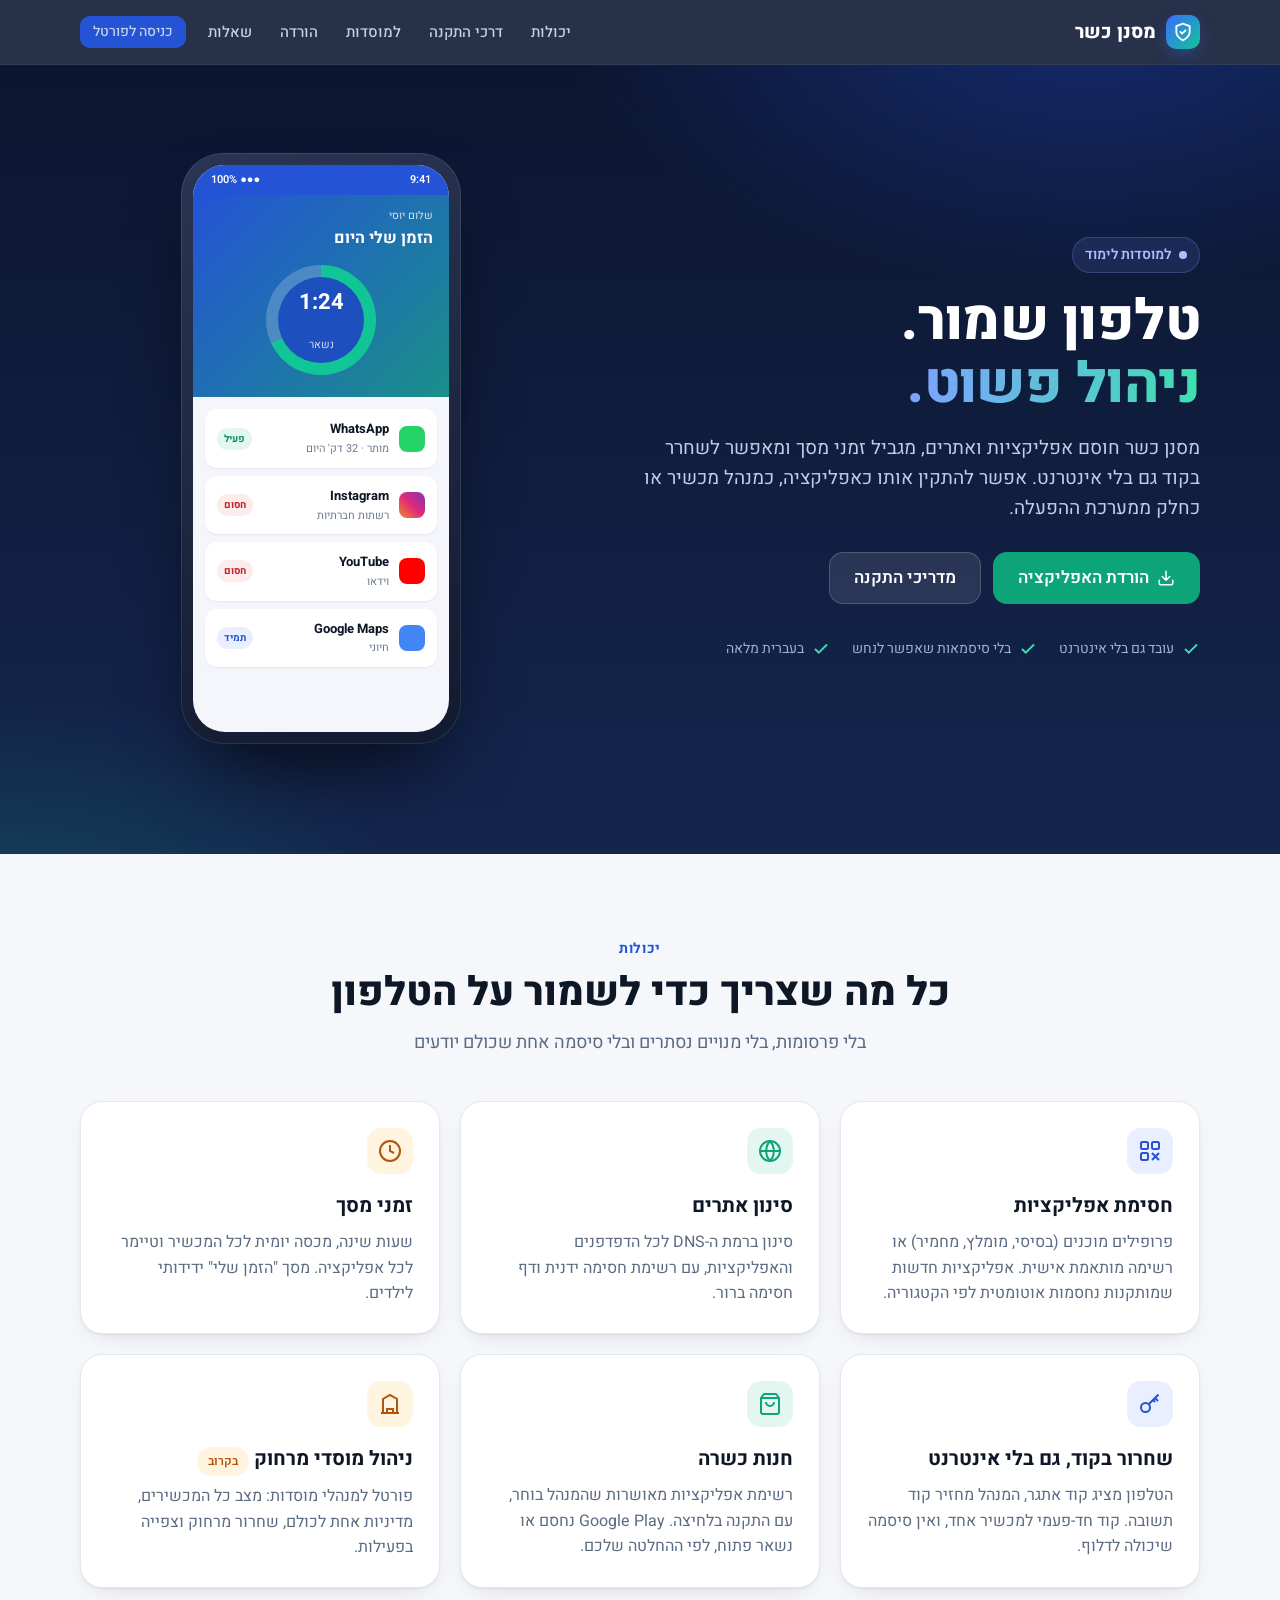
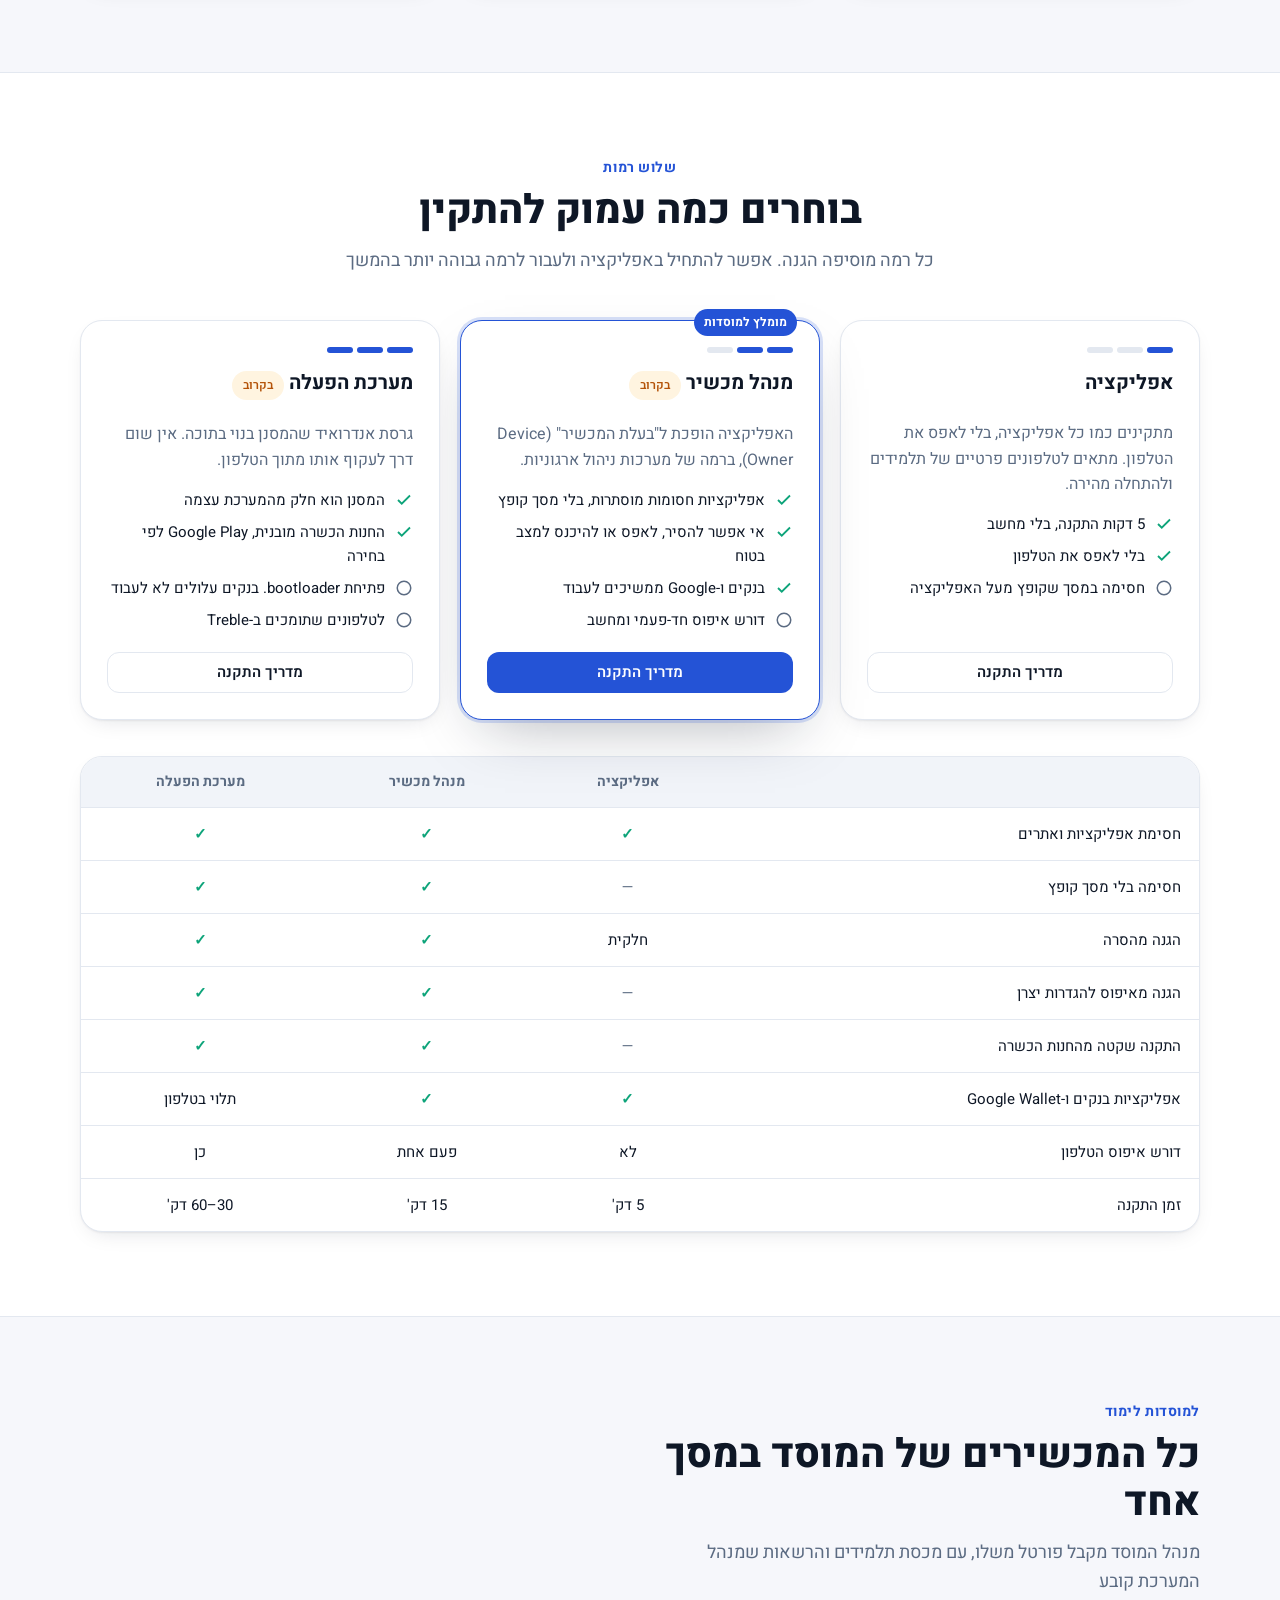
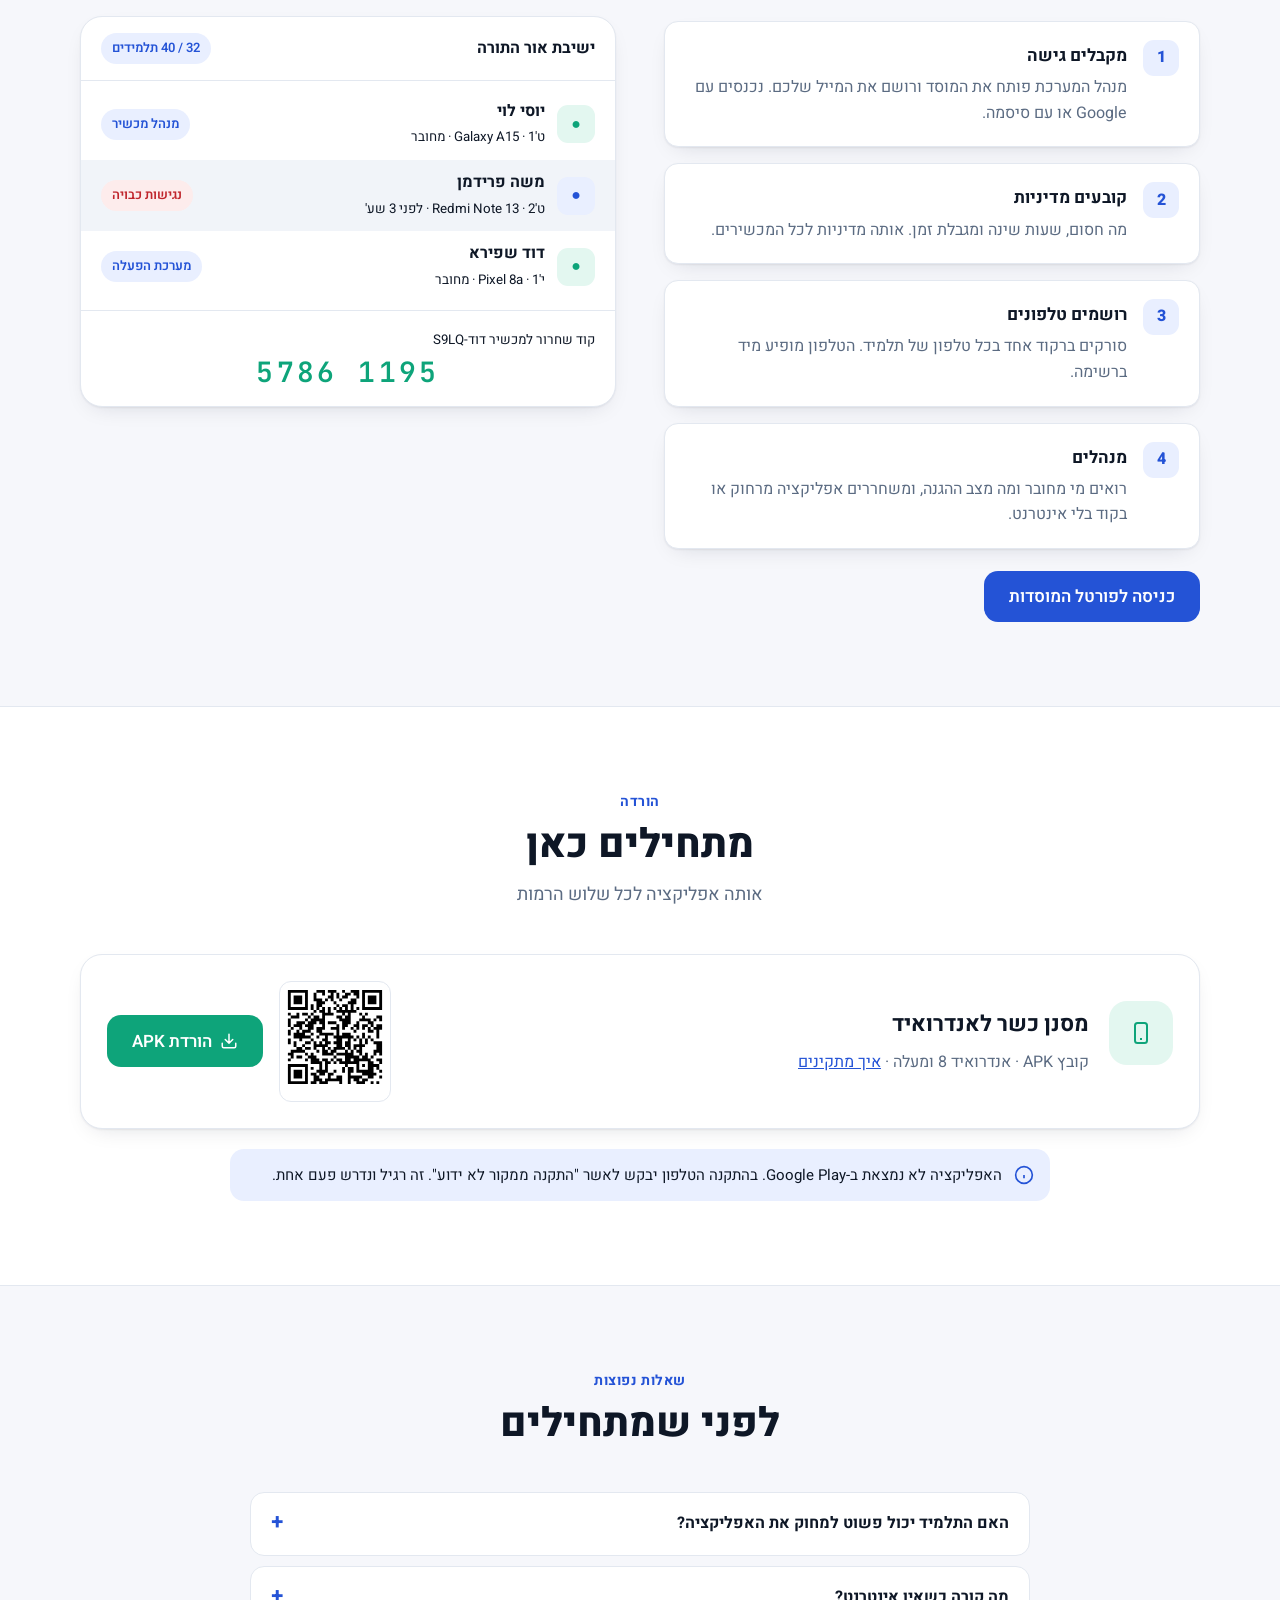
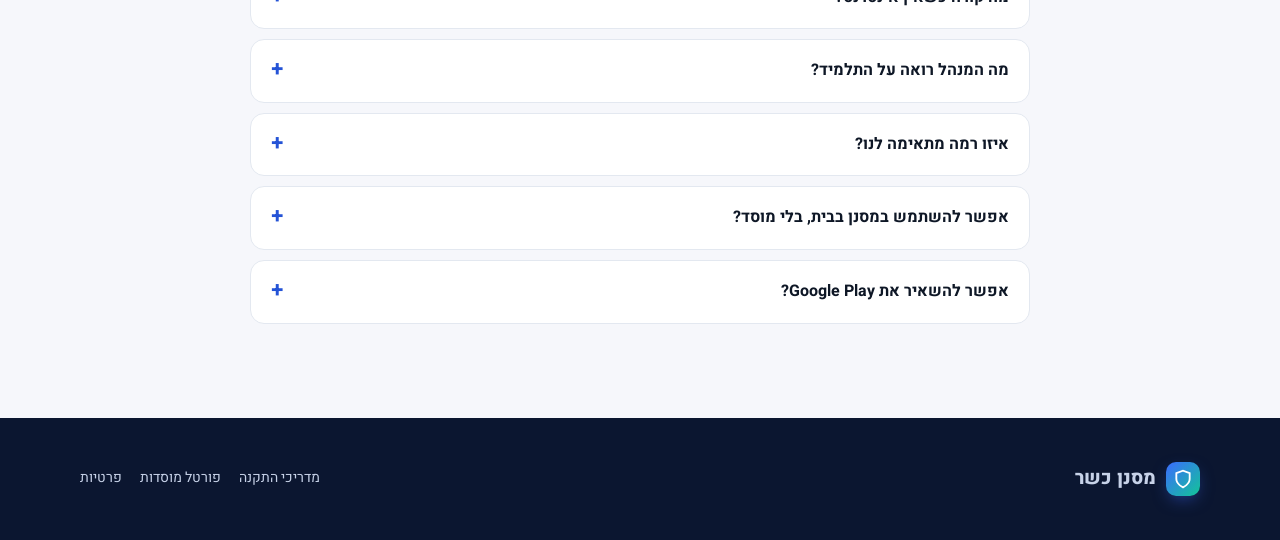
==== commit a82ec837: "Institutions only: remove the old offline admin tool - Delete admin/ (old offline admin page) and it" ====
--- a/index.html
+++ b/index.html
@@ -3,7 +3,7 @@
 <head>
 <meta charset="UTF-8">
 <meta name="viewport" content="width=device-width, initial-scale=1">
-<title>מסנן כשר · סינון וניהול טלפונים למוסדות ולמשפחות</title>
+<title>מסנן כשר · סינון וניהול טלפונים למוסדות לימוד</title>
 <meta name="description" content="מסנן כשר חוסם אפליקציות ואתרים, מגביל זמני מסך ומאפשר שחרור בקוד גם בלי אינטרנט. שלוש רמות התקנה: אפליקציה, מנהל מכשיר ומערכת הפעלה.">
 <link rel="preconnect" href="https://fonts.googleapis.com">
 <link rel="preconnect" href="https://fonts.gstatic.com" crossorigin>
@@ -32,7 +32,7 @@
 <section class="hero">
   <div class="wrap grid">
     <div>
-      <span class="eyebrow"><span class="dot"></span> מוסדות ומשפחות</span>
+      <span class="eyebrow"><span class="dot"></span> למוסדות לימוד</span>
       <h1>טלפון שמור.<br><span class="grad">ניהול פשוט.</span></h1>
       <p class="lead">מסנן כשר חוסם אפליקציות ואתרים, מגביל זמני מסך ומאפשר לשחרר בקוד גם בלי אינטרנט. אפשר להתקין אותו כאפליקציה, כמנהל מכשיר או כחלק ממערכת ההפעלה.</p>
       <div class="cta">
@@ -90,10 +90,10 @@
       <div class="card tier reveal">
         <div class="lvl"><i class="on"></i><i></i><i></i></div>
         <h3>אפליקציה</h3>
-        <p>מתקינים כמו כל אפליקציה, בלי לאפס את הטלפון. מתאים למשפחות ולהתחלה מהירה.</p>
+        <p>מתקינים כמו כל אפליקציה, בלי לאפס את הטלפון. מתאים לטלפונים פרטיים של תלמידים ולהתחלה מהירה.</p>
         <ul>
           <li><svg viewBox="0 0 24 24" fill="none" stroke="currentColor" stroke-width="2.4"><path d="M20 6 9 17l-5-5"/></svg>5 דקות התקנה, בלי מחשב</li>
-          <li><svg viewBox="0 0 24 24" fill="none" stroke="currentColor" stroke-width="2.4"><path d="M20 6 9 17l-5-5"/></svg>כל הנתונים נשארים בטלפון</li>
+          <li><svg viewBox="0 0 24 24" fill="none" stroke="currentColor" stroke-width="2.4"><path d="M20 6 9 17l-5-5"/></svg>בלי לאפס את הטלפון</li>
           <li class="no"><svg viewBox="0 0 24 24" fill="none" stroke="currentColor" stroke-width="2"><circle cx="12" cy="12" r="9"/></svg>חסימה במסך שקופץ מעל האפליקציה</li>
         </ul>
         <div class="foot"><a class="btn block ghost" href="install.html#app">מדריך התקנה</a></div>
@@ -197,7 +197,9 @@
     <details class="faq"><summary>מה המנהל רואה על התלמיד?</summary>
       <p>רק מה שהמוסד הפעיל: מצב ההגנה, סוללה ואפליקציה פתוחה, ואם הותר, שמות האתרים והאפליקציות שנפתחו. תוכן הודעות, סיסמאות ותוכן דפים לא נאסף ולא נשלח אף פעם.</p></details>
     <details class="faq"><summary>איזו רמה מתאימה לנו?</summary>
-      <p>למשפחה: אפליקציה. למוסד שמחלק או מאשר טלפונים: מנהל מכשיר, שנותן הגנה מלאה ומשאיר את כל האפליקציות הרגילות עובדות. מערכת הפעלה מתאימה למי שרוצה את הרמה הכי גבוהה ומוכן לוותר על חלק מאפליקציות הבנקים.</p></details>
+      <p>לטלפון פרטי של תלמיד שאי אפשר לאפס: אפליקציה. לטלפונים שהמוסד מחלק או מאשר: מנהל מכשיר, שנותן הגנה מלאה ומשאיר את כל האפליקציות הרגילות עובדות. מערכת הפעלה מתאימה למוסד שרוצה את הרמה הכי גבוהה ומוכן לוותר על חלק מאפליקציות הבנקים.</p></details>
+    <details class="faq"><summary>אפשר להשתמש במסנן בבית, בלי מוסד?</summary>
+      <p>לא. המסנן מיועד למוסדות לימוד בלבד. כל טלפון נרשם למוסד, ומנהלי המוסד מנהלים אותו מהפורטל.</p></details>
     <details class="faq"><summary>אפשר להשאיר את Google Play?</summary>
       <p>כן. המנהל בוחר אם Google Play חסום לגמרי, פתוח, או שרק החנות הכשרה זמינה.</p></details>
   </div>
@@ -206,7 +208,7 @@
 <footer class="site">
   <div class="wrap">
     <a class="brand" href="./"><span class="mark"><svg viewBox="0 0 24 24" fill="none" stroke="currentColor" stroke-width="2.2"><path d="M12 22s8-4 8-10V5l-8-3-8 3v7c0 6 8 10 8 10z"/></svg></span>מסנן כשר</a>
-    <nav><a href="install.html">מדריכי התקנה</a><a href="portal/">פורטל מוסדות</a><a href="admin/">כלי ניהול אופליין</a><a href="privacy.html">פרטיות</a></nav>
+    <nav><a href="install.html">מדריכי התקנה</a><a href="portal/">פורטל מוסדות</a><a href="privacy.html">פרטיות</a></nav>
   </div>
 </footer>
 
--- a/assets/site.css
+++ b/assets/site.css
@@ -1,5 +1,4 @@
-/* Shared design system for the public site (index, install, portal). The legacy offline
-   admin tool (admin/) keeps its own style.css. */
+/* Shared design system for the whole site (index, install, privacy, portal). */
 :root {
   --bg: #f6f7fb;
   --surface: #ffffff;
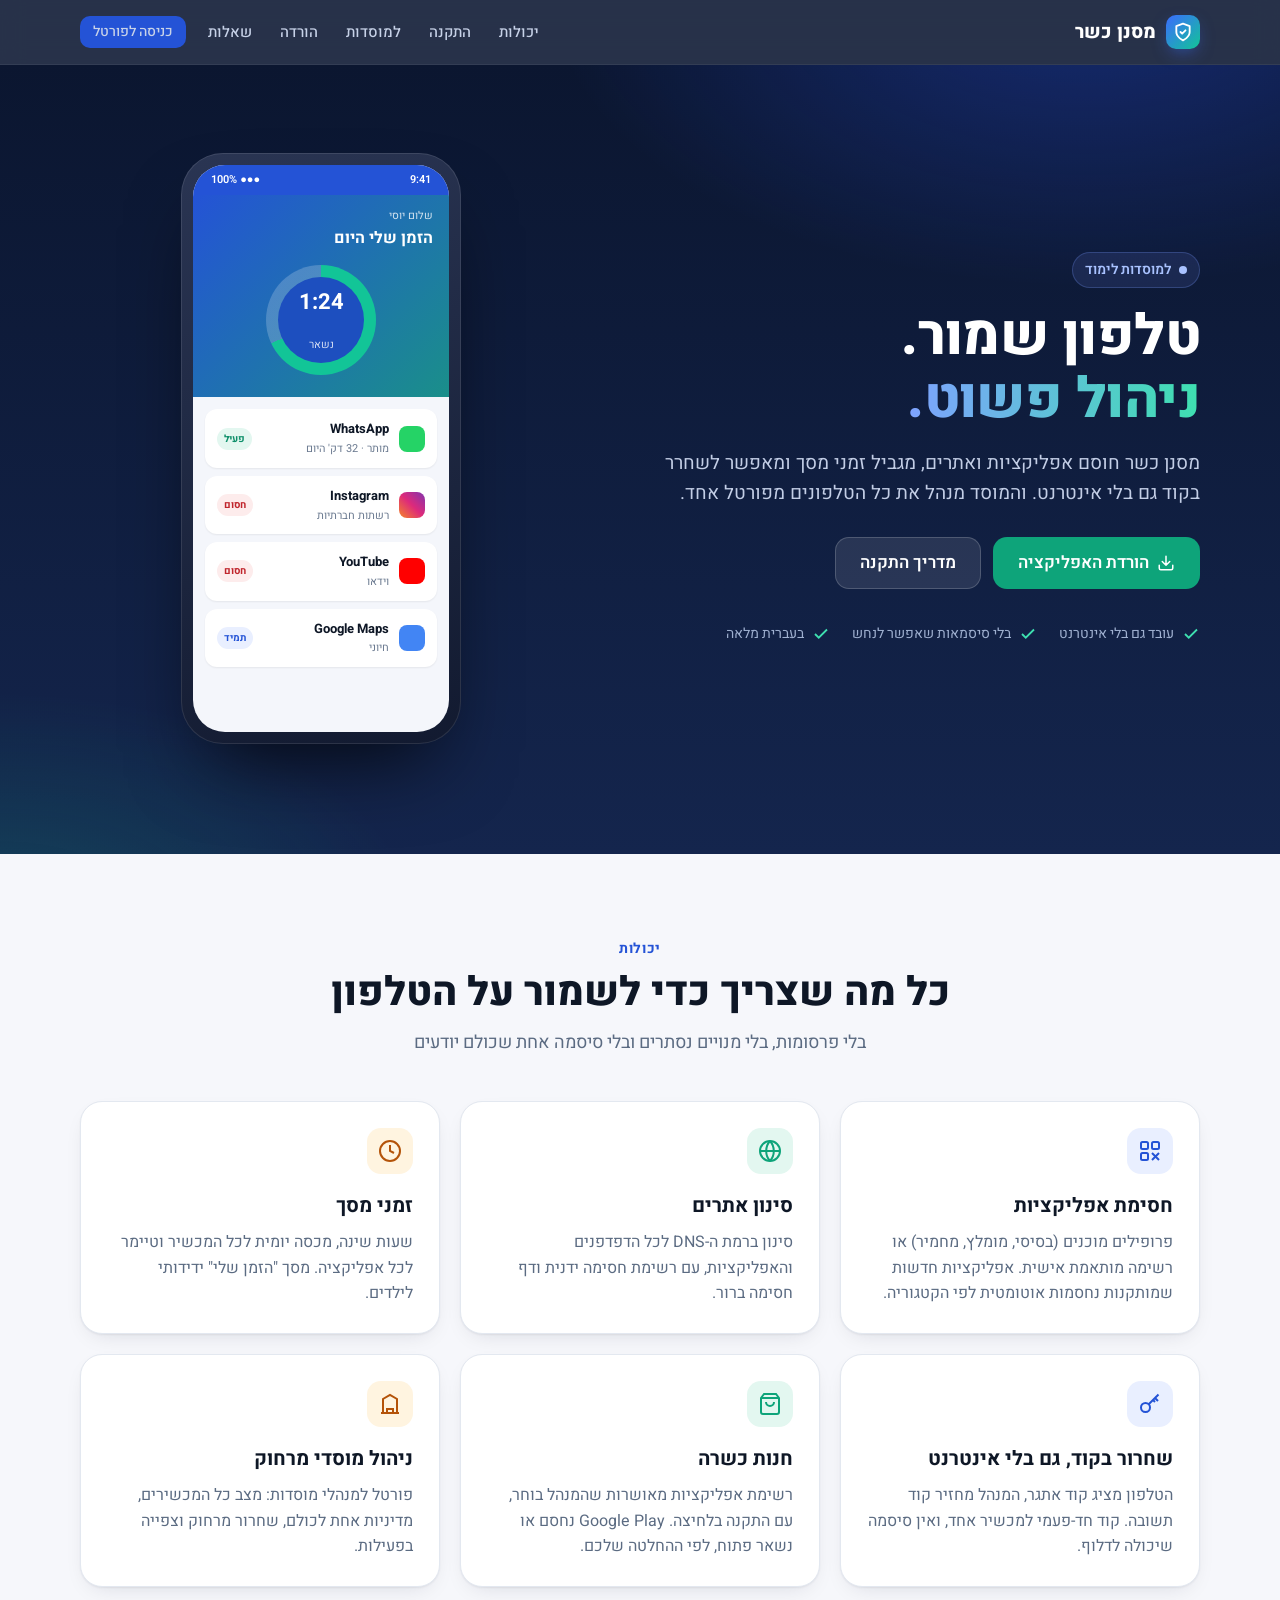
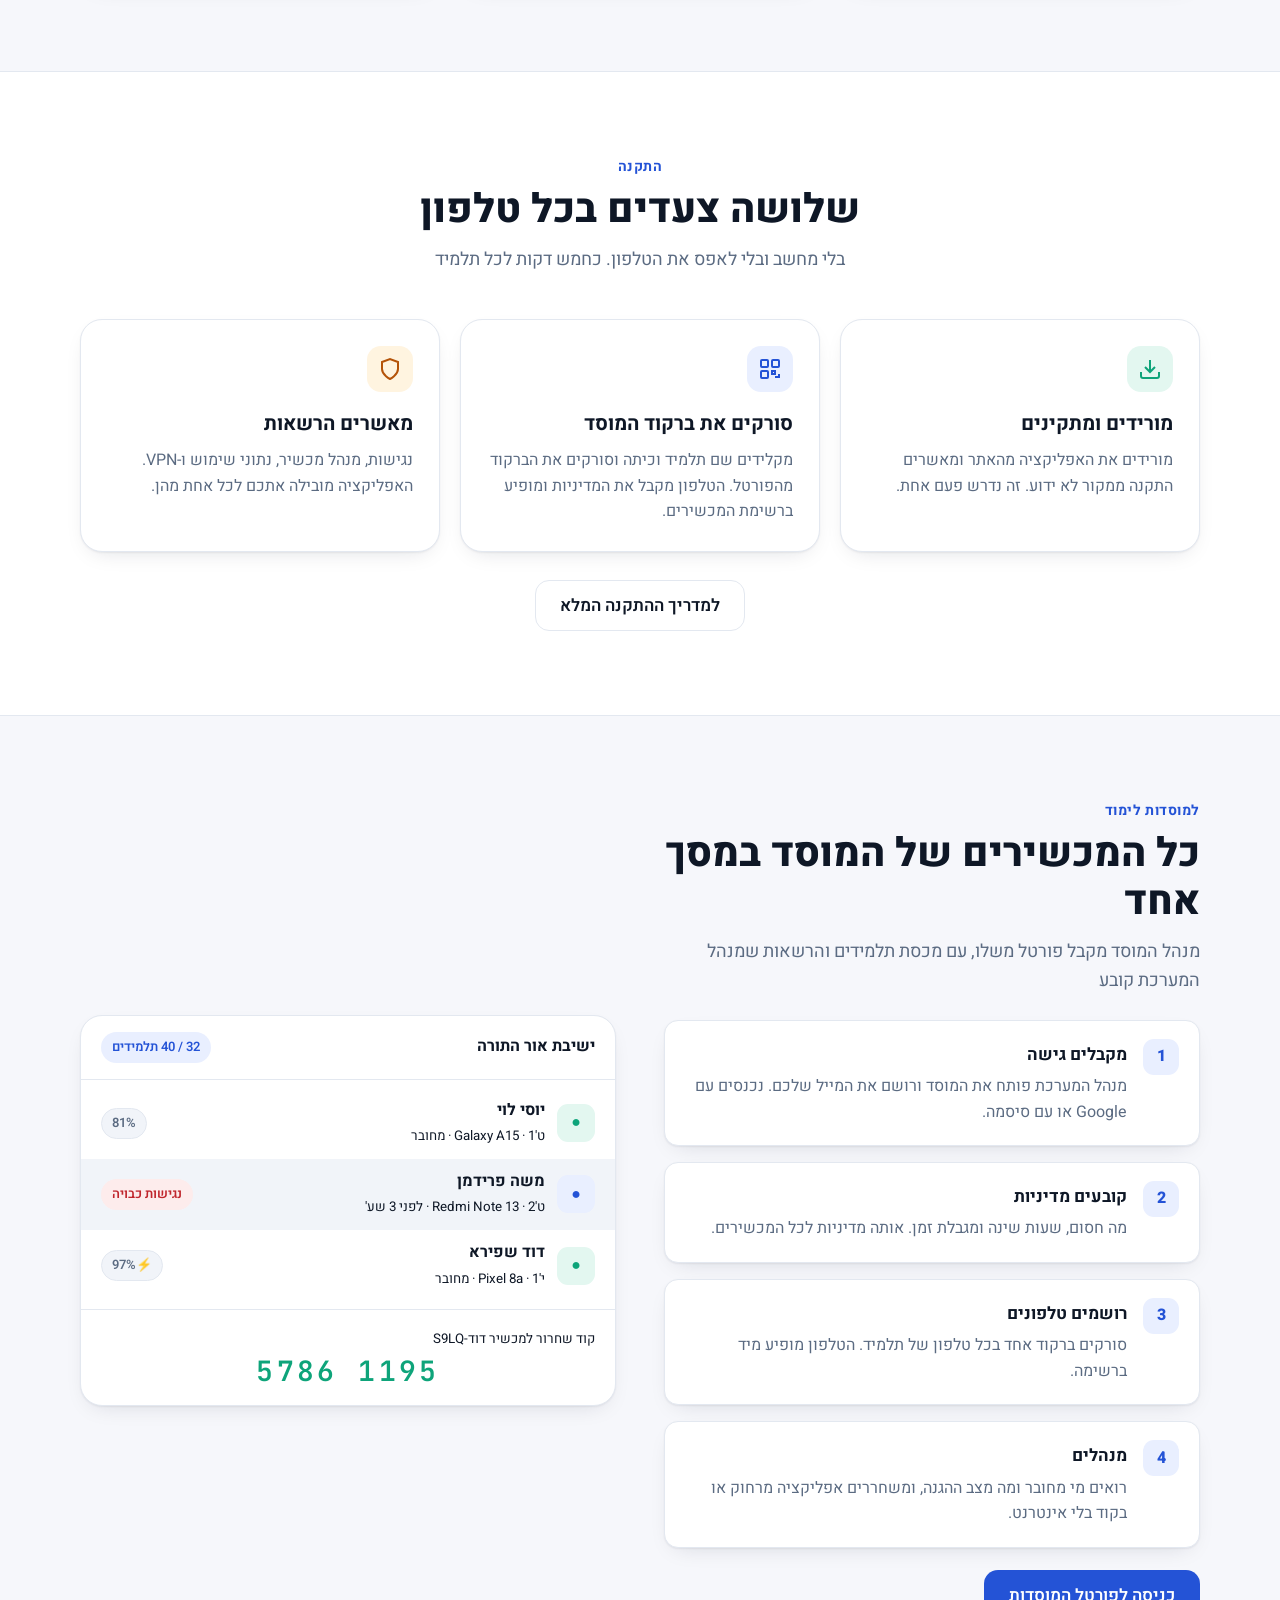
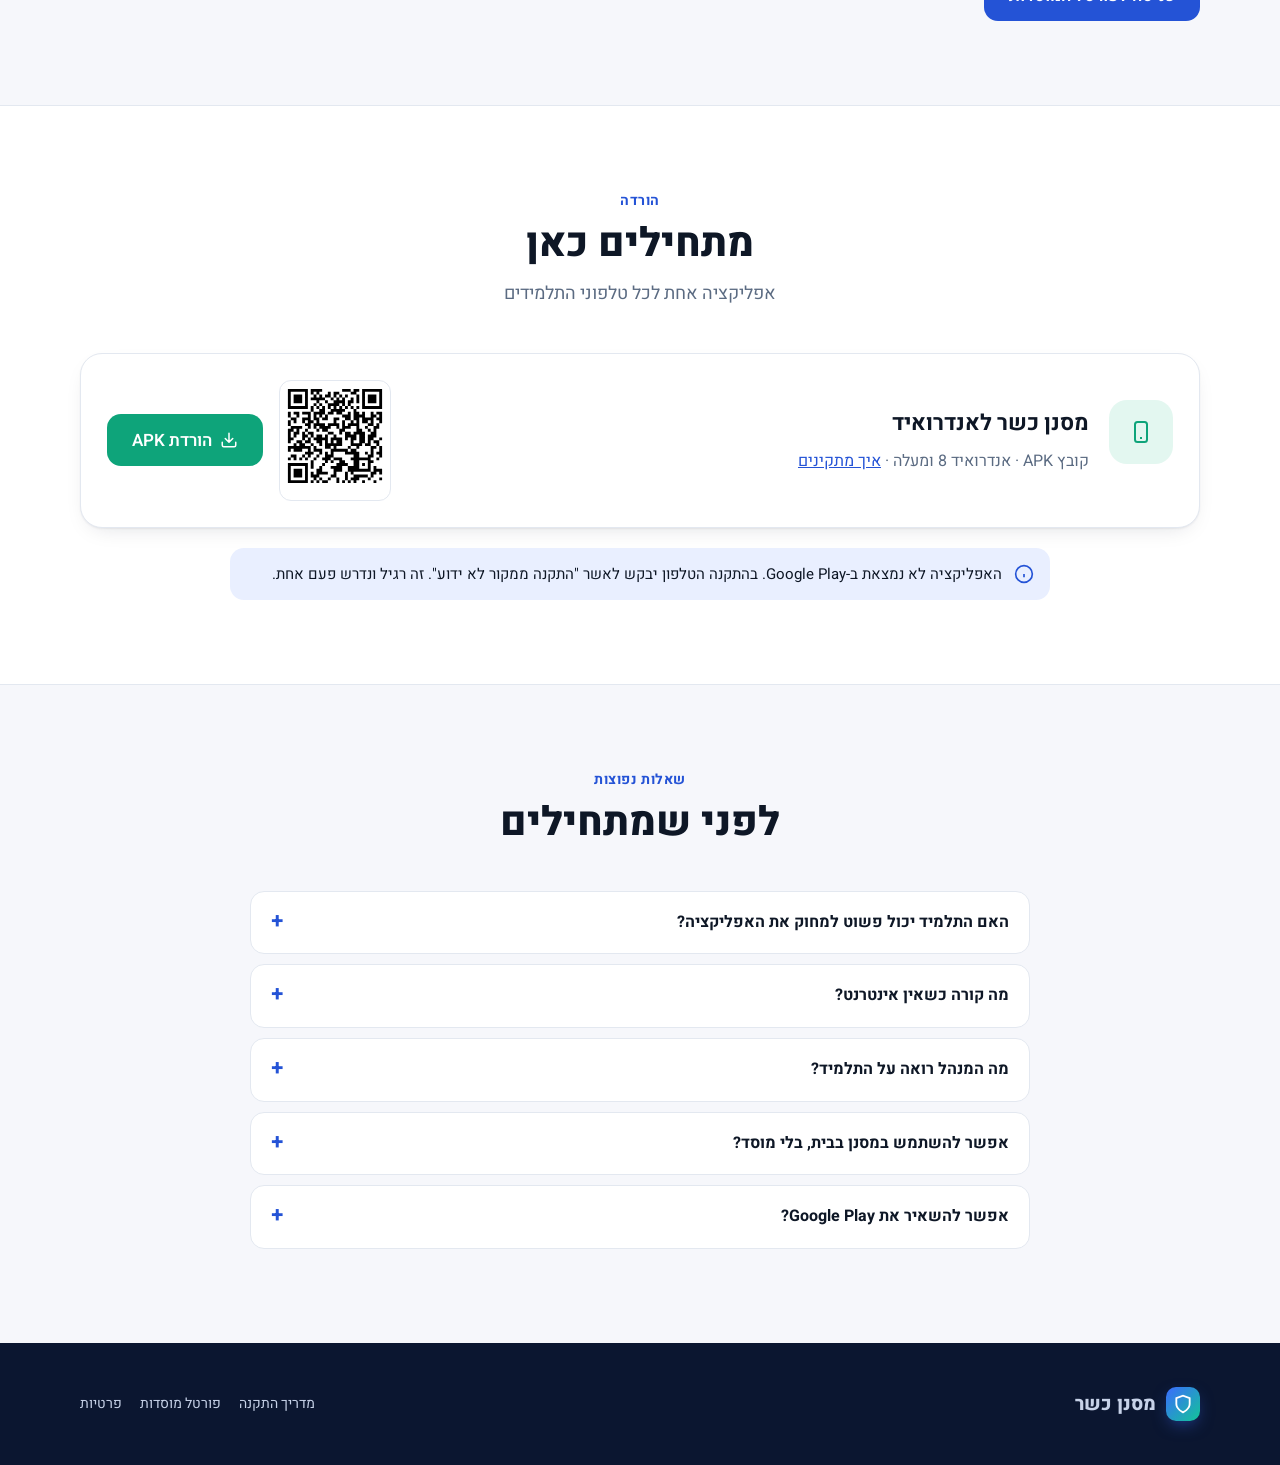
==== commit 89360a98: "App-only for now: drop Device Owner / OS tiers; app v2.0 with institution sync - Home page and insta" ====
--- a/index.html
+++ b/index.html
@@ -4,7 +4,7 @@
 <meta charset="UTF-8">
 <meta name="viewport" content="width=device-width, initial-scale=1">
 <title>מסנן כשר · סינון וניהול טלפונים למוסדות לימוד</title>
-<meta name="description" content="מסנן כשר חוסם אפליקציות ואתרים, מגביל זמני מסך ומאפשר שחרור בקוד גם בלי אינטרנט. שלוש רמות התקנה: אפליקציה, מנהל מכשיר ומערכת הפעלה.">
+<meta name="description" content="מסנן כשר חוסם אפליקציות ואתרים, מגביל זמני מסך ומאפשר שחרור בקוד גם בלי אינטרנט. המוסד מנהל את כל הטלפונים מפורטל אחד.">
 <link rel="preconnect" href="https://fonts.googleapis.com">
 <link rel="preconnect" href="https://fonts.gstatic.com" crossorigin>
 <link href="https://fonts.googleapis.com/css2?family=Heebo:wght@400;500;600;700;800&family=JetBrains+Mono:wght@500&display=swap" rel="stylesheet">
@@ -20,7 +20,7 @@
     <button class="menu-btn" aria-label="תפריט"><svg width="24" height="24" viewBox="0 0 24 24" fill="none" stroke="currentColor" stroke-width="2"><path d="M3 6h18M3 12h18M3 18h18"/></svg></button>
     <nav class="nav">
       <a href="#features">יכולות</a>
-      <a href="#tiers">דרכי התקנה</a>
+      <a href="#install">התקנה</a>
       <a href="#institutions">למוסדות</a>
       <a href="#download">הורדה</a>
       <a href="#faq">שאלות</a>
@@ -34,10 +34,10 @@
     <div>
       <span class="eyebrow"><span class="dot"></span> למוסדות לימוד</span>
       <h1>טלפון שמור.<br><span class="grad">ניהול פשוט.</span></h1>
-      <p class="lead">מסנן כשר חוסם אפליקציות ואתרים, מגביל זמני מסך ומאפשר לשחרר בקוד גם בלי אינטרנט. אפשר להתקין אותו כאפליקציה, כמנהל מכשיר או כחלק ממערכת ההפעלה.</p>
+      <p class="lead">מסנן כשר חוסם אפליקציות ואתרים, מגביל זמני מסך ומאפשר לשחרר בקוד גם בלי אינטרנט. והמוסד מנהל את כל הטלפונים מפורטל אחד.</p>
       <div class="cta">
         <a class="btn lg green" href="#download"><svg viewBox="0 0 24 24" fill="none" stroke="currentColor" stroke-width="2" stroke-linecap="round" stroke-linejoin="round"><path d="M21 15v4a2 2 0 0 1-2 2H5a2 2 0 0 1-2-2v-4M7 10l5 5 5-5M12 15V3"/></svg>הורדת האפליקציה</a>
-        <a class="btn lg light" href="install.html">מדריכי התקנה</a>
+        <a class="btn lg light" href="install.html">מדריך התקנה</a>
       </div>
       <div class="trust">
         <span><svg viewBox="0 0 24 24" fill="none" stroke="currentColor" stroke-width="2.4"><path d="M20 6 9 17l-5-5"/></svg>עובד גם בלי אינטרנט</span>
@@ -77,69 +77,24 @@
       <div class="card reveal"><div class="icon-badge green"><svg viewBox="0 0 24 24" fill="none" stroke="currentColor" stroke-width="2"><path d="M6 2 3 6v14a2 2 0 0 0 2 2h14a2 2 0 0 0 2-2V6l-3-4zM3 6h18M16 10a4 4 0 0 1-8 0"/></svg></div>
         <h3>חנות כשרה</h3><p>רשימת אפליקציות מאושרות שהמנהל בוחר, עם התקנה בלחיצה. Google Play נחסם או נשאר פתוח, לפי ההחלטה שלכם.</p></div>
       <div class="card reveal"><div class="icon-badge warn"><svg viewBox="0 0 24 24" fill="none" stroke="currentColor" stroke-width="2"><path d="M3 21h18M5 21V7l7-4 7 4v14"/><path d="M9 21v-4h6v4"/></svg></div>
-        <h3>ניהול מוסדי מרחוק <span class="pill warn" style="font-size:12px">בקרוב</span></h3><p>פורטל למנהלי מוסדות: מצב כל המכשירים, מדיניות אחת לכולם, שחרור מרחוק וצפייה בפעילות.</p></div>
+        <h3>ניהול מוסדי מרחוק</h3><p>פורטל למנהלי מוסדות: מצב כל המכשירים, מדיניות אחת לכולם, שחרור מרחוק וצפייה בפעילות.</p></div>
     </div>
   </div>
 </section>
 
-<section class="block alt" id="tiers">
+<section class="block alt" id="install">
   <div class="wrap">
-    <div class="sec-head reveal"><div class="kicker">שלוש רמות</div><h2>בוחרים כמה עמוק להתקין</h2>
-      <p>כל רמה מוסיפה הגנה. אפשר להתחיל באפליקציה ולעבור לרמה גבוהה יותר בהמשך</p></div>
+    <div class="sec-head reveal"><div class="kicker">התקנה</div><h2>שלושה צעדים בכל טלפון</h2>
+      <p>בלי מחשב ובלי לאפס את הטלפון. כחמש דקות לכל תלמיד</p></div>
     <div class="grid-3">
-      <div class="card tier reveal">
-        <div class="lvl"><i class="on"></i><i></i><i></i></div>
-        <h3>אפליקציה</h3>
-        <p>מתקינים כמו כל אפליקציה, בלי לאפס את הטלפון. מתאים לטלפונים פרטיים של תלמידים ולהתחלה מהירה.</p>
-        <ul>
-          <li><svg viewBox="0 0 24 24" fill="none" stroke="currentColor" stroke-width="2.4"><path d="M20 6 9 17l-5-5"/></svg>5 דקות התקנה, בלי מחשב</li>
-          <li><svg viewBox="0 0 24 24" fill="none" stroke="currentColor" stroke-width="2.4"><path d="M20 6 9 17l-5-5"/></svg>בלי לאפס את הטלפון</li>
-          <li class="no"><svg viewBox="0 0 24 24" fill="none" stroke="currentColor" stroke-width="2"><circle cx="12" cy="12" r="9"/></svg>חסימה במסך שקופץ מעל האפליקציה</li>
-        </ul>
-        <div class="foot"><a class="btn block ghost" href="install.html#app">מדריך התקנה</a></div>
-      </div>
-      <div class="card tier featured reveal">
-        <span class="ribbon">מומלץ למוסדות</span>
-        <div class="lvl"><i class="on"></i><i class="on"></i><i></i></div>
-        <h3>מנהל מכשיר <span class="pill warn" style="font-size:12px">בקרוב</span></h3>
-        <p>האפליקציה הופכת ל"בעלת המכשיר" (<bdi>Device Owner</bdi>), ברמה של מערכות ניהול ארגוניות.</p>
-        <ul>
-          <li><svg viewBox="0 0 24 24" fill="none" stroke="currentColor" stroke-width="2.4"><path d="M20 6 9 17l-5-5"/></svg>אפליקציות חסומות מוסתרות, בלי מסך קופץ</li>
-          <li><svg viewBox="0 0 24 24" fill="none" stroke="currentColor" stroke-width="2.4"><path d="M20 6 9 17l-5-5"/></svg>אי אפשר להסיר, לאפס או להיכנס למצב בטוח</li>
-          <li><svg viewBox="0 0 24 24" fill="none" stroke="currentColor" stroke-width="2.4"><path d="M20 6 9 17l-5-5"/></svg>בנקים ו-Google ממשיכים לעבוד</li>
-          <li class="no"><svg viewBox="0 0 24 24" fill="none" stroke="currentColor" stroke-width="2"><circle cx="12" cy="12" r="9"/></svg>דורש איפוס חד-פעמי ומחשב</li>
-        </ul>
-        <div class="foot"><a class="btn block" href="install.html#owner">מדריך התקנה</a></div>
-      </div>
-      <div class="card tier reveal">
-        <div class="lvl"><i class="on"></i><i class="on"></i><i class="on"></i></div>
-        <h3>מערכת הפעלה <span class="pill warn" style="font-size:12px">בקרוב</span></h3>
-        <p>גרסת אנדרואיד שהמסנן בנוי בתוכה. אין שום דרך לעקוף אותו מתוך הטלפון.</p>
-        <ul>
-          <li><svg viewBox="0 0 24 24" fill="none" stroke="currentColor" stroke-width="2.4"><path d="M20 6 9 17l-5-5"/></svg>המסנן הוא חלק מהמערכת עצמה</li>
-          <li><svg viewBox="0 0 24 24" fill="none" stroke="currentColor" stroke-width="2.4"><path d="M20 6 9 17l-5-5"/></svg>החנות הכשרה מובנית, Google Play לפי בחירה</li>
-          <li class="no"><svg viewBox="0 0 24 24" fill="none" stroke="currentColor" stroke-width="2"><circle cx="12" cy="12" r="9"/></svg>פתיחת bootloader. בנקים עלולים לא לעבוד</li>
-          <li class="no"><svg viewBox="0 0 24 24" fill="none" stroke="currentColor" stroke-width="2"><circle cx="12" cy="12" r="9"/></svg>לטלפונים שתומכים ב-Treble</li>
-        </ul>
-        <div class="foot"><a class="btn block ghost" href="install.html#rom">מדריך התקנה</a></div>
-      </div>
+      <div class="card reveal"><div class="icon-badge green"><svg viewBox="0 0 24 24" fill="none" stroke="currentColor" stroke-width="2"><path d="M21 15v4a2 2 0 0 1-2 2H5a2 2 0 0 1-2-2v-4M7 10l5 5 5-5M12 15V3"/></svg></div>
+        <h3>מורידים ומתקינים</h3><p>מורידים את האפליקציה מהאתר ומאשרים התקנה ממקור לא ידוע. זה נדרש פעם אחת.</p></div>
+      <div class="card reveal"><div class="icon-badge"><svg viewBox="0 0 24 24" fill="none" stroke="currentColor" stroke-width="2"><rect x="3" y="3" width="7" height="7" rx="1"/><rect x="14" y="3" width="7" height="7" rx="1"/><rect x="3" y="14" width="7" height="7" rx="1"/><path d="M14 14h3v3h-3zM20 14v.01M14 20h.01M17 20h4v-3"/></svg></div>
+        <h3>סורקים את ברקוד המוסד</h3><p>מקלידים שם תלמיד וכיתה וסורקים את הברקוד מהפורטל. הטלפון מקבל את המדיניות ומופיע ברשימת המכשירים.</p></div>
+      <div class="card reveal"><div class="icon-badge warn"><svg viewBox="0 0 24 24" fill="none" stroke="currentColor" stroke-width="2"><path d="M12 22s8-4 8-10V5l-8-3-8 3v7c0 6 8 10 8 10z"/></svg></div>
+        <h3>מאשרים הרשאות</h3><p>נגישות, מנהל מכשיר, נתוני שימוש ו-VPN. האפליקציה מובילה אתכם לכל אחת מהן.</p></div>
     </div>
-
-    <div class="table-wrap reveal" style="margin-top:36px">
-      <table class="cmp">
-        <thead><tr><th></th><th class="c">אפליקציה</th><th class="c">מנהל מכשיר</th><th class="c">מערכת הפעלה</th></tr></thead>
-        <tbody>
-          <tr><td>חסימת אפליקציות ואתרים</td><td class="c yes">✓</td><td class="c yes">✓</td><td class="c yes">✓</td></tr>
-          <tr><td>חסימה בלי מסך קופץ</td><td class="c no-x">—</td><td class="c yes">✓</td><td class="c yes">✓</td></tr>
-          <tr><td>הגנה מהסרה</td><td class="c">חלקית</td><td class="c yes">✓</td><td class="c yes">✓</td></tr>
-          <tr><td>הגנה מאיפוס להגדרות יצרן</td><td class="c no-x">—</td><td class="c yes">✓</td><td class="c yes">✓</td></tr>
-          <tr><td>התקנה שקטה מהחנות הכשרה</td><td class="c no-x">—</td><td class="c yes">✓</td><td class="c yes">✓</td></tr>
-          <tr><td>אפליקציות בנקים ו-Google Wallet</td><td class="c yes">✓</td><td class="c yes">✓</td><td class="c">תלוי בטלפון</td></tr>
-          <tr><td>דורש איפוס הטלפון</td><td class="c">לא</td><td class="c">פעם אחת</td><td class="c">כן</td></tr>
-          <tr><td>זמן התקנה</td><td class="c">5 דק'</td><td class="c">15 דק'</td><td class="c">30–60 דק'</td></tr>
-        </tbody>
-      </table>
-    </div>
+    <div style="text-align:center;margin-top:28px" class="reveal"><a class="btn lg ghost" href="install.html">למדריך ההתקנה המלא</a></div>
   </div>
 </section>
 
@@ -160,9 +115,9 @@
       <div class="card reveal" style="padding:0;overflow:hidden" aria-hidden="true">
         <div style="padding:16px 20px;border-bottom:1px solid var(--border);display:flex;justify-content:space-between;align-items:center"><b>ישיבת אור התורה</b><span class="pill blue">32 / 40 תלמידים</span></div>
         <div style="padding:8px 0">
-          <div style="display:flex;gap:12px;align-items:center;padding:10px 20px"><span class="icon-badge green" style="width:38px;height:38px;margin:0;border-radius:11px">●</span><div style="flex:1"><b>יוסי לוי</b><br><small class="muted">ט'1 · Galaxy A15 · מחובר</small></div><span class="pill blue">מנהל מכשיר</span></div>
+          <div style="display:flex;gap:12px;align-items:center;padding:10px 20px"><span class="icon-badge green" style="width:38px;height:38px;margin:0;border-radius:11px">●</span><div style="flex:1"><b>יוסי לוי</b><br><small class="muted">ט'1 · Galaxy A15 · מחובר</small></div><span class="pill">81%</span></div>
           <div style="display:flex;gap:12px;align-items:center;padding:10px 20px;background:var(--surface-2)"><span class="icon-badge" style="width:38px;height:38px;margin:0;border-radius:11px">●</span><div style="flex:1"><b>משה פרידמן</b><br><small class="muted">ט'2 · Redmi Note 13 · לפני 3 שע'</small></div><span class="pill red">נגישות כבויה</span></div>
-          <div style="display:flex;gap:12px;align-items:center;padding:10px 20px"><span class="icon-badge green" style="width:38px;height:38px;margin:0;border-radius:11px">●</span><div style="flex:1"><b>דוד שפירא</b><br><small class="muted">י'1 · Pixel 8a · מחובר</small></div><span class="pill blue">מערכת הפעלה</span></div>
+          <div style="display:flex;gap:12px;align-items:center;padding:10px 20px"><span class="icon-badge green" style="width:38px;height:38px;margin:0;border-radius:11px">●</span><div style="flex:1"><b>דוד שפירא</b><br><small class="muted">י'1 · Pixel 8a · מחובר</small></div><span class="pill">⚡97%</span></div>
         </div>
         <div style="padding:16px 20px;border-top:1px solid var(--border)"><small class="muted">קוד שחרור למכשיר דוד-S9LQ</small><div style="font:600 28px 'JetBrains Mono',monospace;letter-spacing:.12em;color:var(--accent);direction:ltr;text-align:center">5786 1195</div></div>
       </div>
@@ -172,11 +127,11 @@
 
 <section class="block alt" id="download">
   <div class="wrap">
-    <div class="sec-head reveal"><div class="kicker">הורדה</div><h2>מתחילים כאן</h2><p>אותה אפליקציה לכל שלוש הרמות</p></div>
+    <div class="sec-head reveal"><div class="kicker">הורדה</div><h2>מתחילים כאן</h2><p>אפליקציה אחת לכל טלפוני התלמידים</p></div>
     <div class="card dl reveal">
       <div class="icon-badge green" style="width:64px;height:64px;border-radius:18px"><svg viewBox="0 0 24 24" fill="none" stroke="currentColor" stroke-width="2"><rect x="6" y="2" width="12" height="20" rx="2.5"/><path d="M11 18h2"/></svg></div>
       <div><h3 style="font-size:22px">מסנן כשר לאנדרואיד</h3>
-        <p>קובץ APK · אנדרואיד 8 ומעלה · <a href="install.html#app">איך מתקינים</a></p></div>
+        <p>קובץ APK · אנדרואיד 8 ומעלה · <a href="install.html">איך מתקינים</a></p></div>
       <div style="display:flex;gap:16px;align-items:center;justify-content:center;flex-wrap:wrap">
         <div id="dlQr" style="width:112px;background:#fff;border-radius:12px;padding:6px;border:1px solid var(--border)" title="סריקה מהטלפון"></div>
         <a class="btn lg green" href="downloads/KosherGuard.apk" download><svg viewBox="0 0 24 24" fill="none" stroke="currentColor" stroke-width="2" stroke-linecap="round" stroke-linejoin="round"><path d="M21 15v4a2 2 0 0 1-2 2H5a2 2 0 0 1-2-2v-4M7 10l5 5 5-5M12 15V3"/></svg>הורדת APK</a>
@@ -191,13 +146,11 @@
   <div class="wrap" style="max-width:820px">
     <div class="sec-head reveal"><div class="kicker">שאלות נפוצות</div><h2>לפני שמתחילים</h2></div>
     <details class="faq"><summary>האם התלמיד יכול פשוט למחוק את האפליקציה?</summary>
-      <p>ברמת "אפליקציה" המסנן חוסם את מסכי ההגדרות שמאפשרים להסיר אותו, אבל זה לא חסין לגמרי. ברמת "מנהל מכשיר" ו"מערכת הפעלה" אי אפשר להסיר אותו בלי קוד מנהל.</p></details>
+      <p>המסנן חוסם את מסכי ההגדרות שמאפשרים להסיר אותו או לכבות את ההרשאות שלו. ואם הגנה כלשהי כבויה, זה מופיע מיד בפורטל אצל מנהל המוסד.</p></details>
     <details class="faq"><summary>מה קורה כשאין אינטרנט?</summary>
       <p>כל החסימות ממשיכות לעבוד, וגם קודי השחרור. דיווחים לפורטל נשמרים ונשלחים כשהטלפון חוזר לרשת.</p></details>
     <details class="faq"><summary>מה המנהל רואה על התלמיד?</summary>
       <p>רק מה שהמוסד הפעיל: מצב ההגנה, סוללה ואפליקציה פתוחה, ואם הותר, שמות האתרים והאפליקציות שנפתחו. תוכן הודעות, סיסמאות ותוכן דפים לא נאסף ולא נשלח אף פעם.</p></details>
-    <details class="faq"><summary>איזו רמה מתאימה לנו?</summary>
-      <p>לטלפון פרטי של תלמיד שאי אפשר לאפס: אפליקציה. לטלפונים שהמוסד מחלק או מאשר: מנהל מכשיר, שנותן הגנה מלאה ומשאיר את כל האפליקציות הרגילות עובדות. מערכת הפעלה מתאימה למוסד שרוצה את הרמה הכי גבוהה ומוכן לוותר על חלק מאפליקציות הבנקים.</p></details>
     <details class="faq"><summary>אפשר להשתמש במסנן בבית, בלי מוסד?</summary>
       <p>לא. המסנן מיועד למוסדות לימוד בלבד. כל טלפון נרשם למוסד, ומנהלי המוסד מנהלים אותו מהפורטל.</p></details>
     <details class="faq"><summary>אפשר להשאיר את Google Play?</summary>
@@ -208,7 +161,7 @@
 <footer class="site">
   <div class="wrap">
     <a class="brand" href="./"><span class="mark"><svg viewBox="0 0 24 24" fill="none" stroke="currentColor" stroke-width="2.2"><path d="M12 22s8-4 8-10V5l-8-3-8 3v7c0 6 8 10 8 10z"/></svg></span>מסנן כשר</a>
-    <nav><a href="install.html">מדריכי התקנה</a><a href="portal/">פורטל מוסדות</a><a href="privacy.html">פרטיות</a></nav>
+    <nav><a href="install.html">מדריך התקנה</a><a href="portal/">פורטל מוסדות</a><a href="privacy.html">פרטיות</a></nav>
   </div>
 </footer>
 
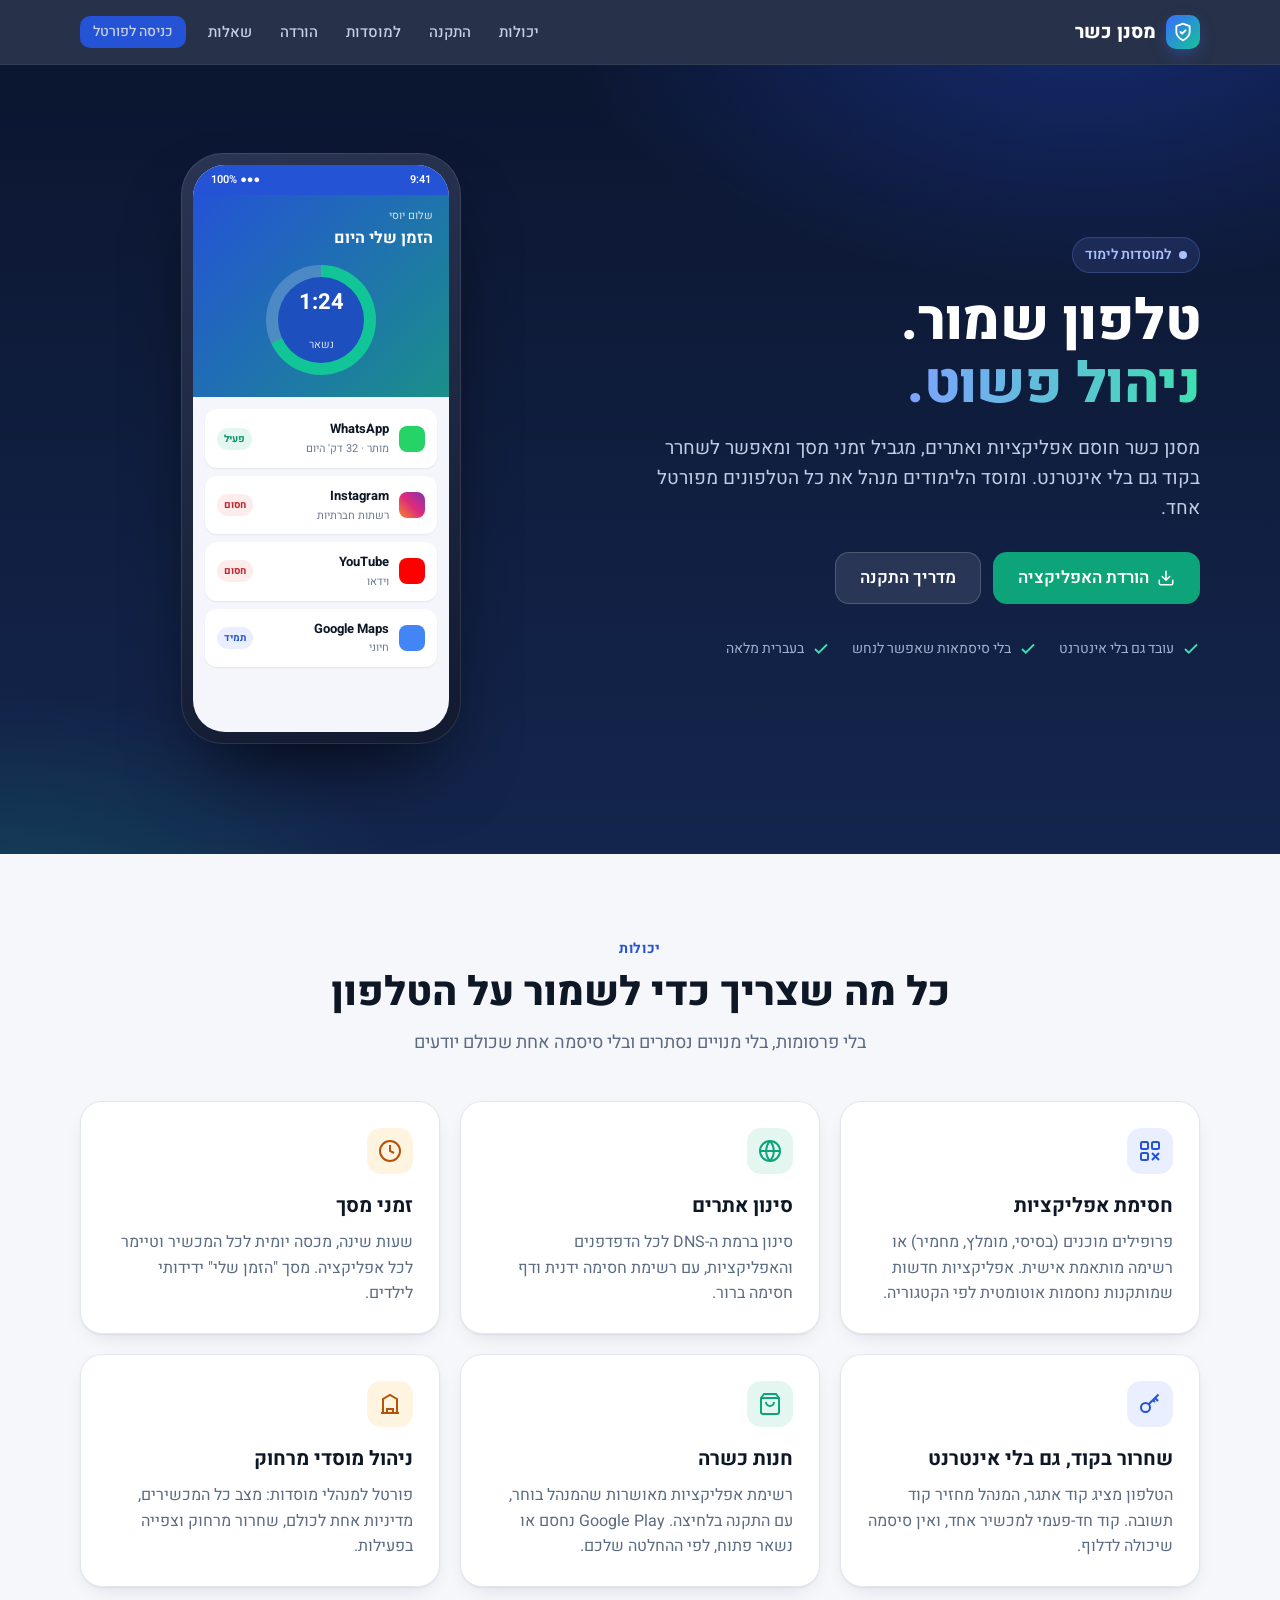
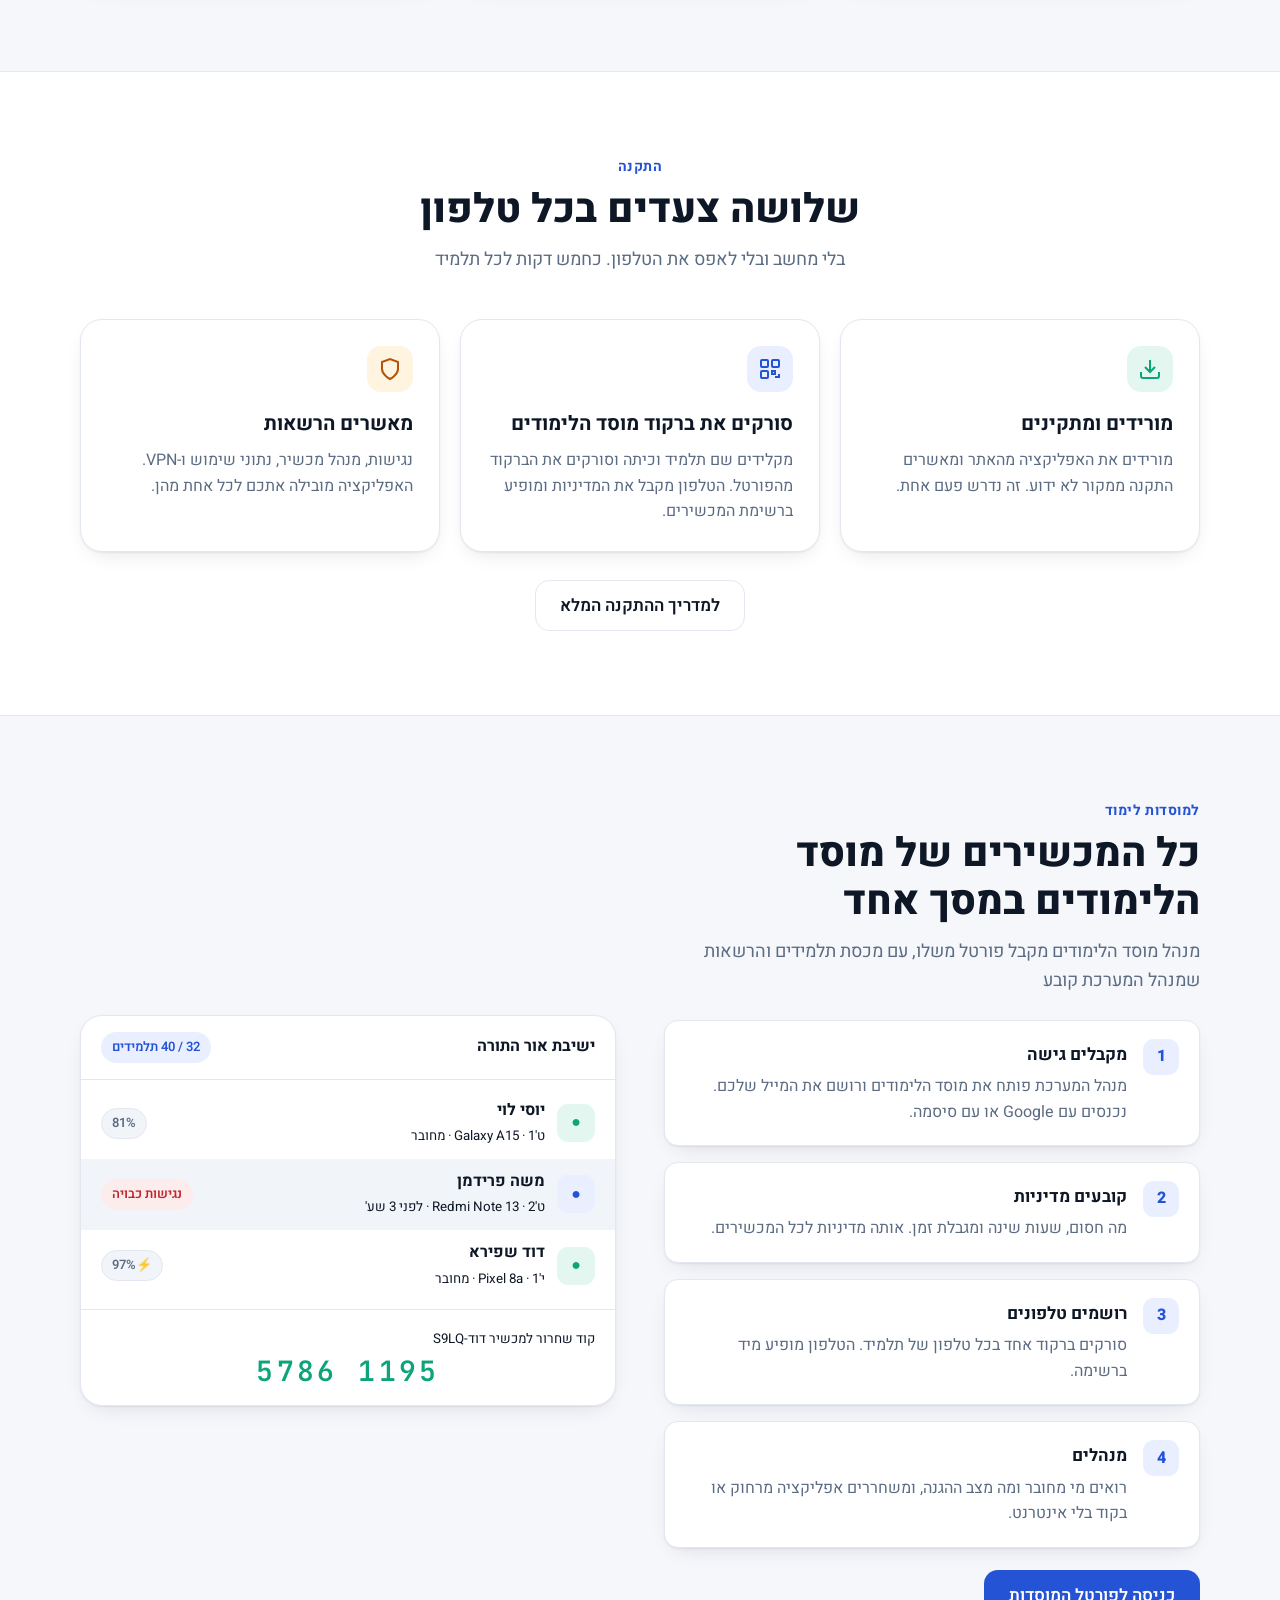
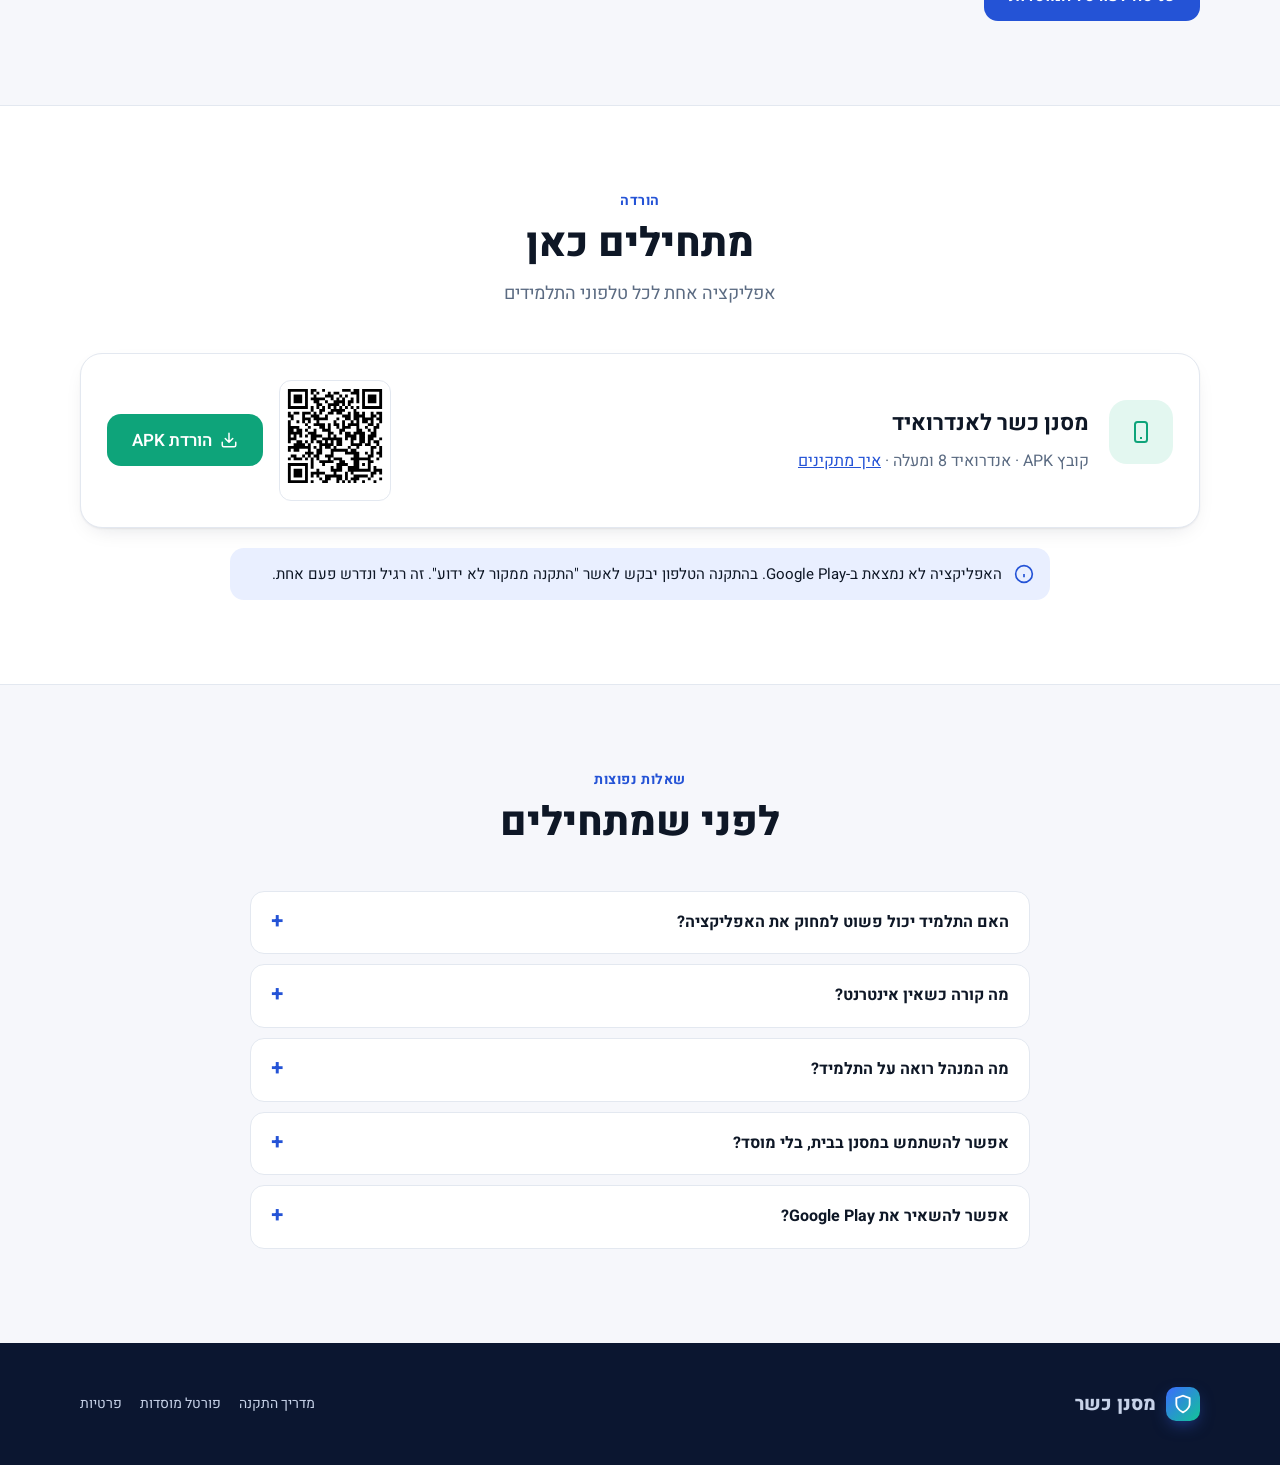
==== commit 2993aa36: "App 3.2: portal shows settings changed on the phone, wording, faster auto-update Co-Authored-By: Cla" ====
--- a/index.html
+++ b/index.html
@@ -4,7 +4,7 @@
 <meta charset="UTF-8">
 <meta name="viewport" content="width=device-width, initial-scale=1">
 <title>מסנן כשר · סינון וניהול טלפונים למוסדות לימוד</title>
-<meta name="description" content="מסנן כשר חוסם אפליקציות ואתרים, מגביל זמני מסך ומאפשר שחרור בקוד גם בלי אינטרנט. המוסד מנהל את כל הטלפונים מפורטל אחד.">
+<meta name="description" content="מסנן כשר חוסם אפליקציות ואתרים, מגביל זמני מסך ומאפשר שחרור בקוד גם בלי אינטרנט. מוסד הלימודים מנהל את כל הטלפונים מפורטל אחד.">
 <link rel="preconnect" href="https://fonts.googleapis.com">
 <link rel="preconnect" href="https://fonts.gstatic.com" crossorigin>
 <link href="https://fonts.googleapis.com/css2?family=Heebo:wght@400;500;600;700;800&family=JetBrains+Mono:wght@500&display=swap" rel="stylesheet">
@@ -34,7 +34,7 @@
     <div>
       <span class="eyebrow"><span class="dot"></span> למוסדות לימוד</span>
       <h1>טלפון שמור.<br><span class="grad">ניהול פשוט.</span></h1>
-      <p class="lead">מסנן כשר חוסם אפליקציות ואתרים, מגביל זמני מסך ומאפשר לשחרר בקוד גם בלי אינטרנט. והמוסד מנהל את כל הטלפונים מפורטל אחד.</p>
+      <p class="lead">מסנן כשר חוסם אפליקציות ואתרים, מגביל זמני מסך ומאפשר לשחרר בקוד גם בלי אינטרנט. ומוסד הלימודים מנהל את כל הטלפונים מפורטל אחד.</p>
       <div class="cta">
         <a class="btn lg green" href="#download"><svg viewBox="0 0 24 24" fill="none" stroke="currentColor" stroke-width="2" stroke-linecap="round" stroke-linejoin="round"><path d="M21 15v4a2 2 0 0 1-2 2H5a2 2 0 0 1-2-2v-4M7 10l5 5 5-5M12 15V3"/></svg>הורדת האפליקציה</a>
         <a class="btn lg light" href="install.html">מדריך התקנה</a>
@@ -90,7 +90,7 @@
       <div class="card reveal"><div class="icon-badge green"><svg viewBox="0 0 24 24" fill="none" stroke="currentColor" stroke-width="2"><path d="M21 15v4a2 2 0 0 1-2 2H5a2 2 0 0 1-2-2v-4M7 10l5 5 5-5M12 15V3"/></svg></div>
         <h3>מורידים ומתקינים</h3><p>מורידים את האפליקציה מהאתר ומאשרים התקנה ממקור לא ידוע. זה נדרש פעם אחת.</p></div>
       <div class="card reveal"><div class="icon-badge"><svg viewBox="0 0 24 24" fill="none" stroke="currentColor" stroke-width="2"><rect x="3" y="3" width="7" height="7" rx="1"/><rect x="14" y="3" width="7" height="7" rx="1"/><rect x="3" y="14" width="7" height="7" rx="1"/><path d="M14 14h3v3h-3zM20 14v.01M14 20h.01M17 20h4v-3"/></svg></div>
-        <h3>סורקים את ברקוד המוסד</h3><p>מקלידים שם תלמיד וכיתה וסורקים את הברקוד מהפורטל. הטלפון מקבל את המדיניות ומופיע ברשימת המכשירים.</p></div>
+        <h3>סורקים את ברקוד מוסד הלימודים</h3><p>מקלידים שם תלמיד וכיתה וסורקים את הברקוד מהפורטל. הטלפון מקבל את המדיניות ומופיע ברשימת המכשירים.</p></div>
       <div class="card reveal"><div class="icon-badge warn"><svg viewBox="0 0 24 24" fill="none" stroke="currentColor" stroke-width="2"><path d="M12 22s8-4 8-10V5l-8-3-8 3v7c0 6 8 10 8 10z"/></svg></div>
         <h3>מאשרים הרשאות</h3><p>נגישות, מנהל מכשיר, נתוני שימוש ו-VPN. האפליקציה מובילה אתכם לכל אחת מהן.</p></div>
     </div>
@@ -102,10 +102,10 @@
   <div class="wrap">
     <div class="grid-2" style="align-items:center;gap:48px">
       <div class="reveal">
-        <div class="sec-head" style="text-align:start;margin:0 0 24px"><div class="kicker">למוסדות לימוד</div><h2>כל המכשירים של המוסד במסך אחד</h2>
-          <p>מנהל המוסד מקבל פורטל משלו, עם מכסת תלמידים והרשאות שמנהל המערכת קובע</p></div>
+        <div class="sec-head" style="text-align:start;margin:0 0 24px"><div class="kicker">למוסדות לימוד</div><h2>כל המכשירים של מוסד הלימודים במסך אחד</h2>
+          <p>מנהל מוסד הלימודים מקבל פורטל משלו, עם מכסת תלמידים והרשאות שמנהל המערכת קובע</p></div>
         <ol class="steps">
-          <li><h4>מקבלים גישה</h4><p>מנהל המערכת פותח את המוסד ורושם את המייל שלכם. נכנסים עם Google או עם סיסמה.</p></li>
+          <li><h4>מקבלים גישה</h4><p>מנהל המערכת פותח את מוסד הלימודים ורושם את המייל שלכם. נכנסים עם Google או עם סיסמה.</p></li>
           <li><h4>קובעים מדיניות</h4><p>מה חסום, שעות שינה ומגבלת זמן. אותה מדיניות לכל המכשירים.</p></li>
           <li><h4>רושמים טלפונים</h4><p>סורקים ברקוד אחד בכל טלפון של תלמיד. הטלפון מופיע מיד ברשימה.</p></li>
           <li><h4>מנהלים</h4><p>רואים מי מחובר ומה מצב ההגנה, ומשחררים אפליקציה מרחוק או בקוד בלי אינטרנט.</p></li>
@@ -146,13 +146,13 @@
   <div class="wrap" style="max-width:820px">
     <div class="sec-head reveal"><div class="kicker">שאלות נפוצות</div><h2>לפני שמתחילים</h2></div>
     <details class="faq"><summary>האם התלמיד יכול פשוט למחוק את האפליקציה?</summary>
-      <p>המסנן חוסם את מסכי ההגדרות שמאפשרים להסיר אותו או לכבות את ההרשאות שלו. ואם הגנה כלשהי כבויה, זה מופיע מיד בפורטל אצל מנהל המוסד.</p></details>
+      <p>המסנן חוסם את מסכי ההגדרות שמאפשרים להסיר אותו או לכבות את ההרשאות שלו. ואם הגנה כלשהי כבויה, זה מופיע מיד בפורטל אצל מנהל מוסד הלימודים.</p></details>
     <details class="faq"><summary>מה קורה כשאין אינטרנט?</summary>
       <p>כל החסימות ממשיכות לעבוד, וגם קודי השחרור. דיווחים לפורטל נשמרים ונשלחים כשהטלפון חוזר לרשת.</p></details>
     <details class="faq"><summary>מה המנהל רואה על התלמיד?</summary>
-      <p>רק מה שהמוסד הפעיל: מצב ההגנה, סוללה ואפליקציה פתוחה, ואם הותר, שמות האתרים והאפליקציות שנפתחו. תוכן הודעות, סיסמאות ותוכן דפים לא נאסף ולא נשלח אף פעם.</p></details>
+      <p>רק מה שמוסד הלימודים הפעיל: מצב ההגנה, סוללה ואפליקציה פתוחה, ואם הותר, שמות האתרים והאפליקציות שנפתחו. תוכן הודעות, סיסמאות ותוכן דפים לא נאסף ולא נשלח אף פעם.</p></details>
     <details class="faq"><summary>אפשר להשתמש במסנן בבית, בלי מוסד?</summary>
-      <p>לא. המסנן מיועד למוסדות לימוד בלבד. כל טלפון נרשם למוסד, ומנהלי המוסד מנהלים אותו מהפורטל.</p></details>
+      <p>לא. המסנן מיועד למוסדות לימוד בלבד. כל טלפון נרשם למוסד הלימודים, ומנהלי מוסד הלימודים מנהלים אותו מהפורטל.</p></details>
     <details class="faq"><summary>אפשר להשאיר את Google Play?</summary>
       <p>כן. המנהל בוחר אם Google Play חסום לגמרי, פתוח, או שרק החנות הכשרה זמינה.</p></details>
   </div>
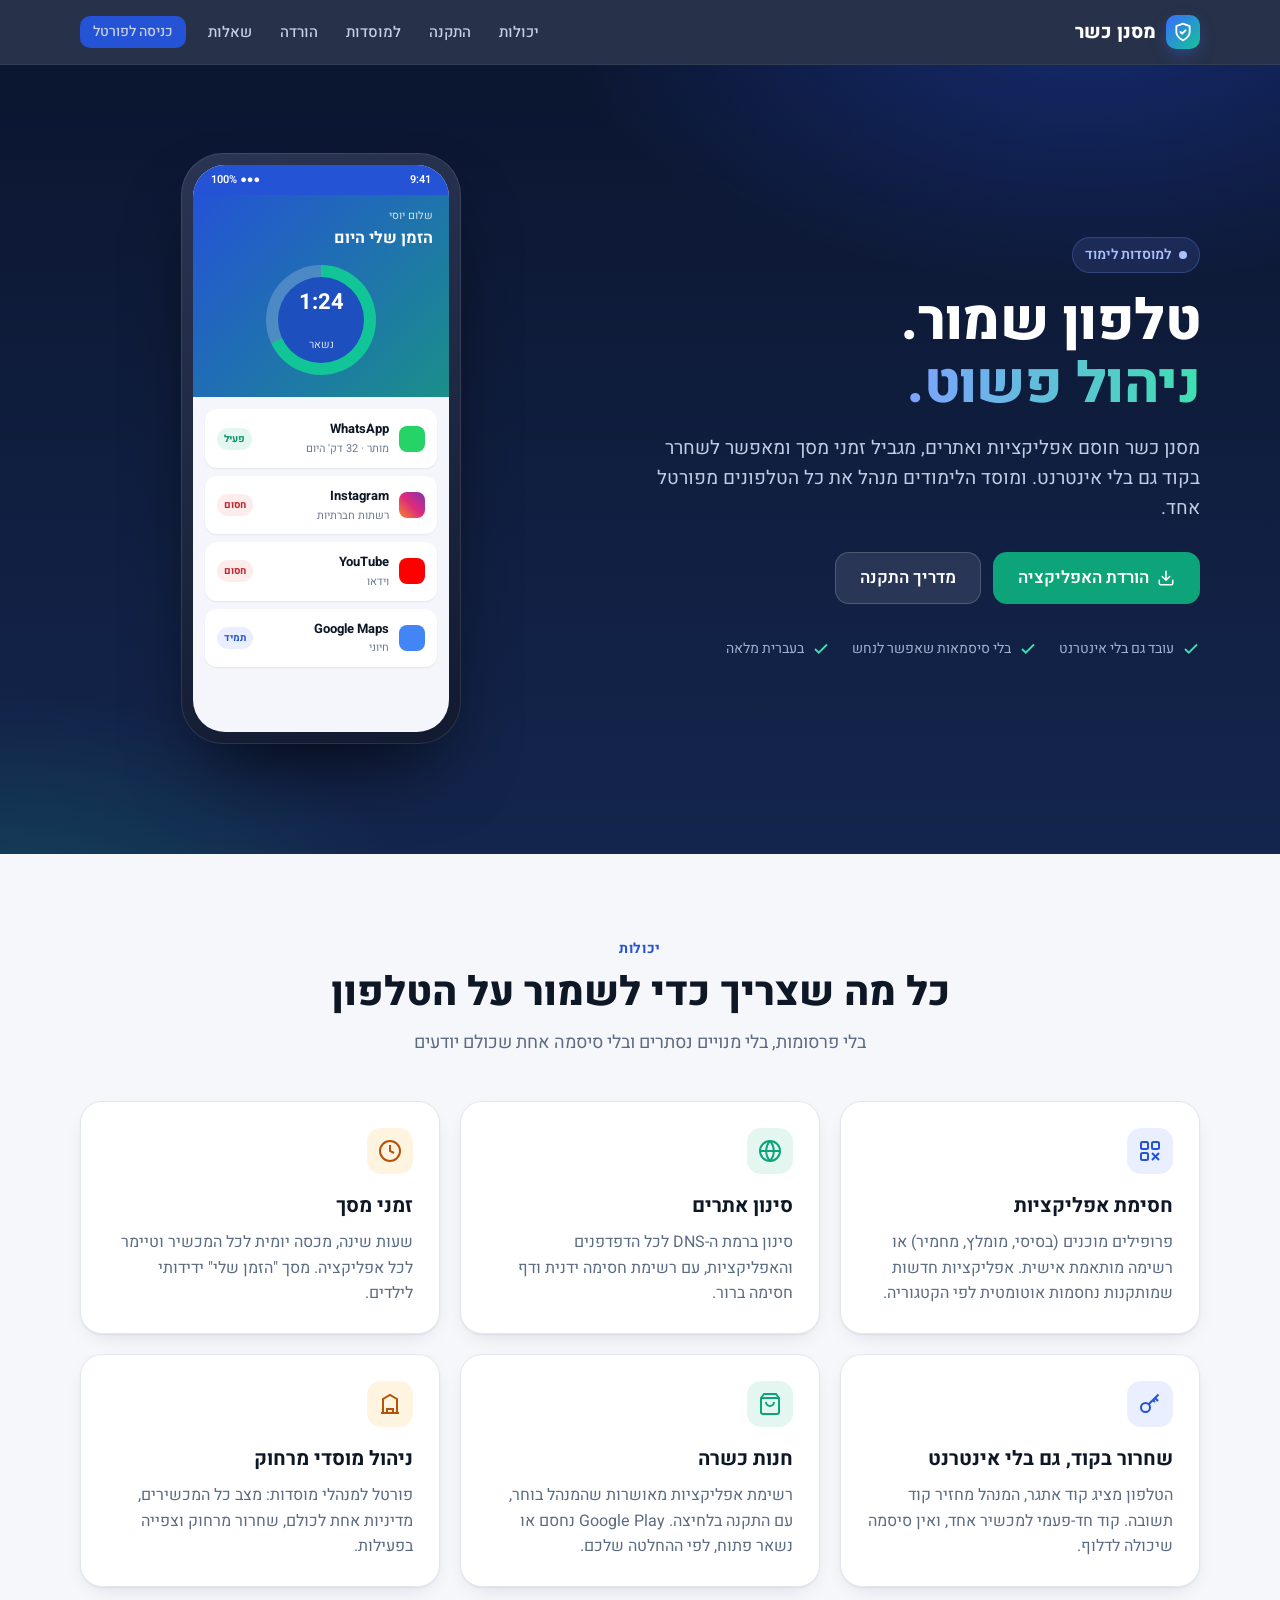
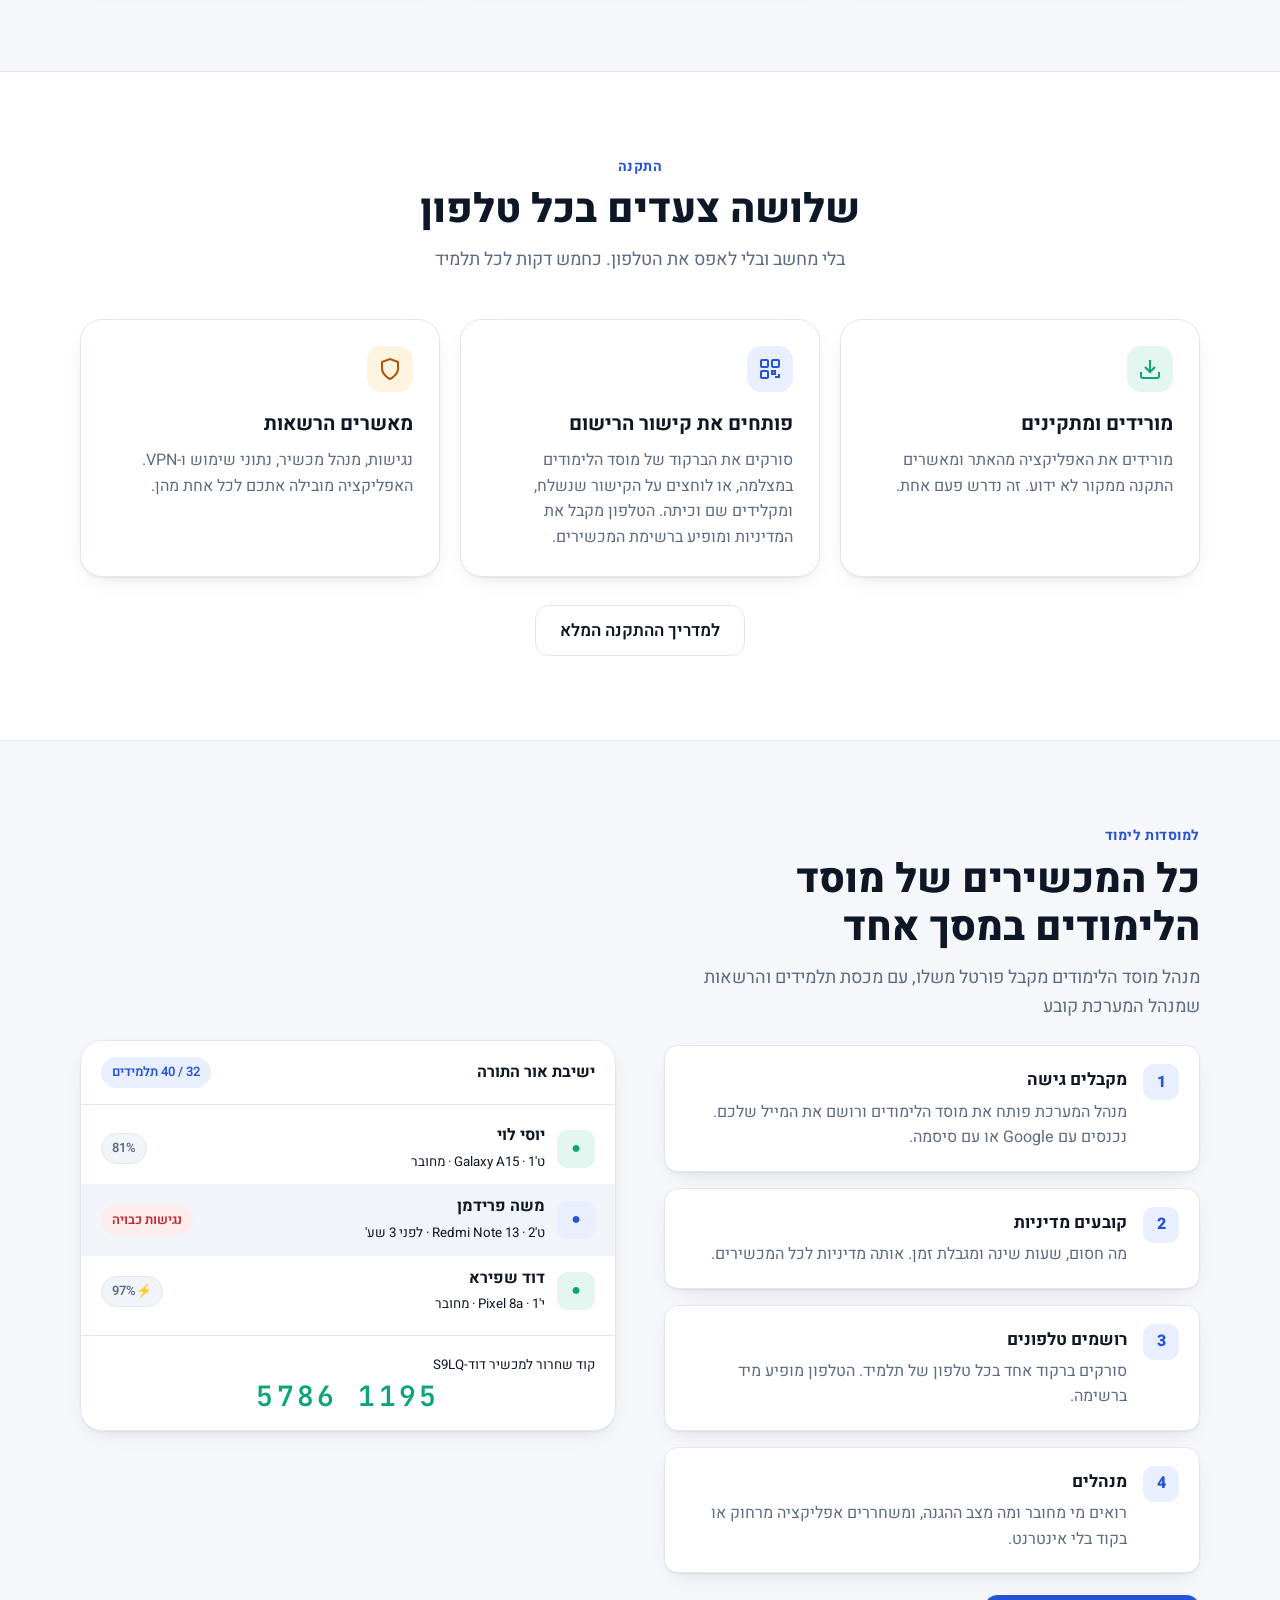
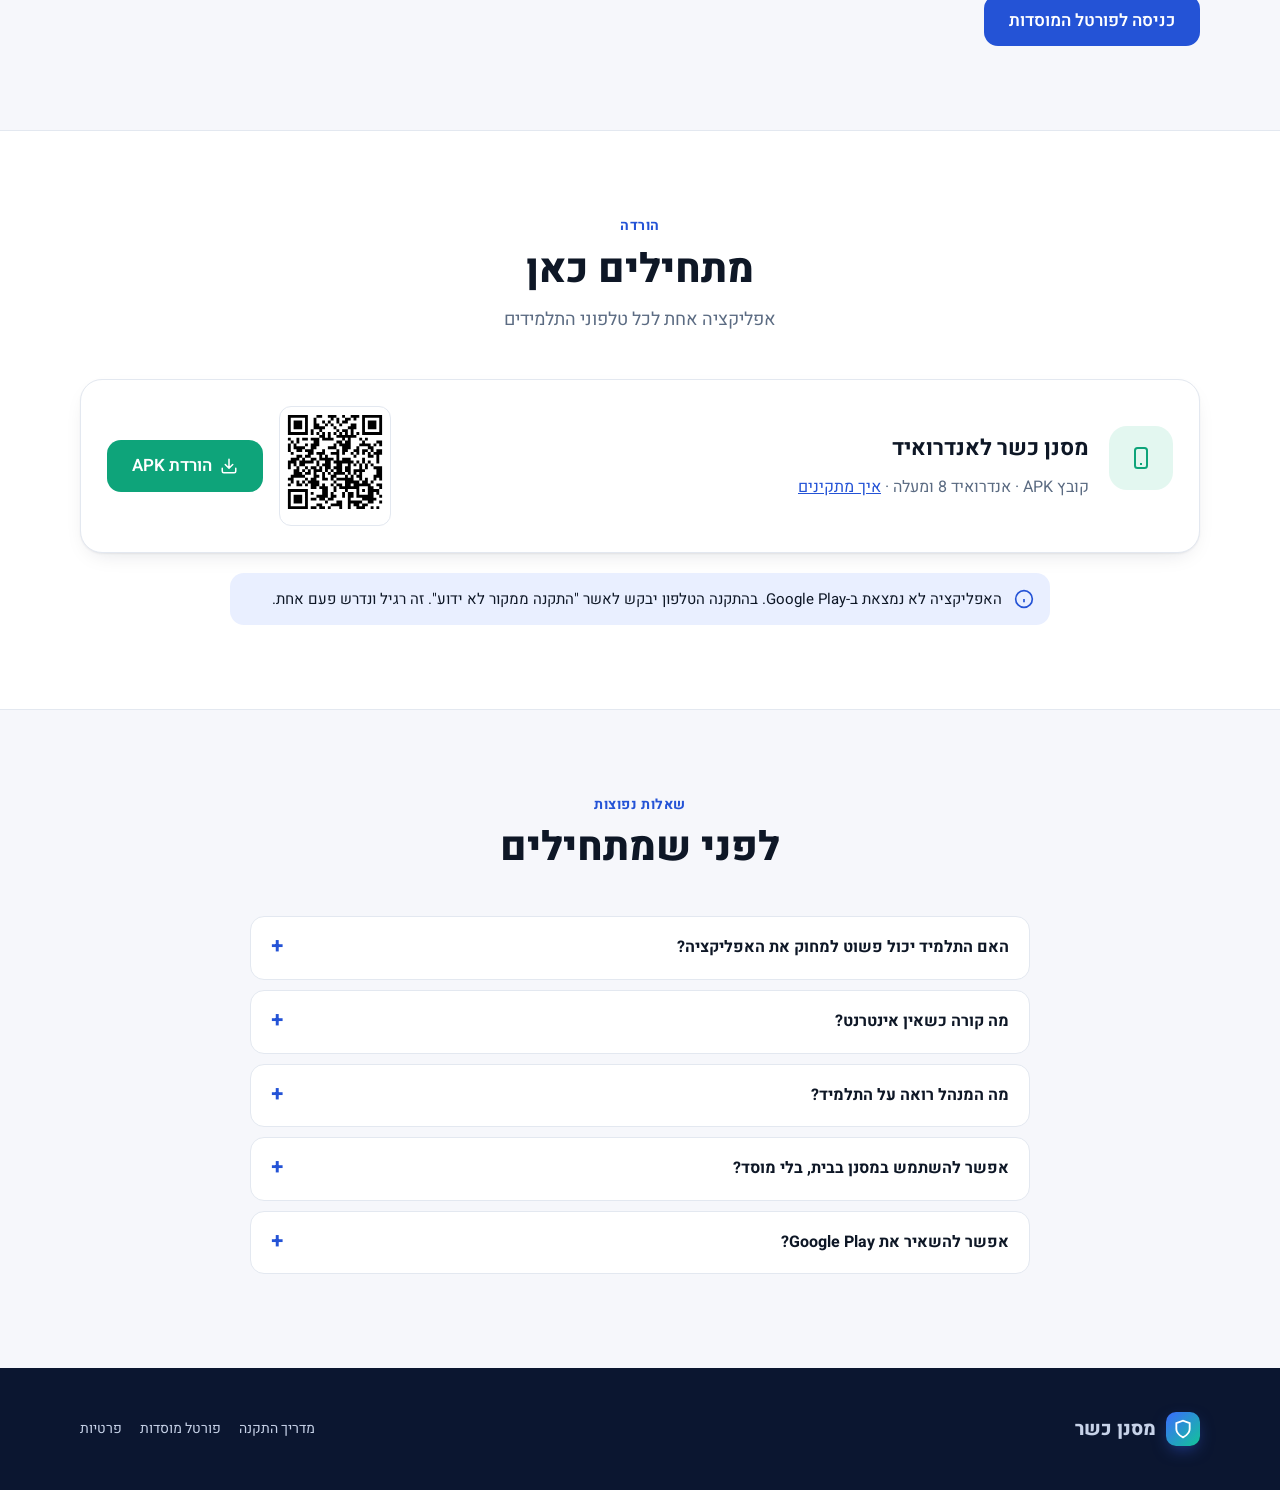
==== commit 97223f8a: "App 3.12: a permanent, shareable registration link replaces the enrollment QR The link (kosher.reemb" ====
--- a/index.html
+++ b/index.html
@@ -90,7 +90,7 @@
       <div class="card reveal"><div class="icon-badge green"><svg viewBox="0 0 24 24" fill="none" stroke="currentColor" stroke-width="2"><path d="M21 15v4a2 2 0 0 1-2 2H5a2 2 0 0 1-2-2v-4M7 10l5 5 5-5M12 15V3"/></svg></div>
         <h3>מורידים ומתקינים</h3><p>מורידים את האפליקציה מהאתר ומאשרים התקנה ממקור לא ידוע. זה נדרש פעם אחת.</p></div>
       <div class="card reveal"><div class="icon-badge"><svg viewBox="0 0 24 24" fill="none" stroke="currentColor" stroke-width="2"><rect x="3" y="3" width="7" height="7" rx="1"/><rect x="14" y="3" width="7" height="7" rx="1"/><rect x="3" y="14" width="7" height="7" rx="1"/><path d="M14 14h3v3h-3zM20 14v.01M14 20h.01M17 20h4v-3"/></svg></div>
-        <h3>סורקים את ברקוד מוסד הלימודים</h3><p>מקלידים שם תלמיד וכיתה וסורקים את הברקוד מהפורטל. הטלפון מקבל את המדיניות ומופיע ברשימת המכשירים.</p></div>
+        <h3>פותחים את קישור הרישום</h3><p>סורקים את הברקוד של מוסד הלימודים במצלמה, או לוחצים על הקישור שנשלח, ומקלידים שם וכיתה. הטלפון מקבל את המדיניות ומופיע ברשימת המכשירים.</p></div>
       <div class="card reveal"><div class="icon-badge warn"><svg viewBox="0 0 24 24" fill="none" stroke="currentColor" stroke-width="2"><path d="M12 22s8-4 8-10V5l-8-3-8 3v7c0 6 8 10 8 10z"/></svg></div>
         <h3>מאשרים הרשאות</h3><p>נגישות, מנהל מכשיר, נתוני שימוש ו-VPN. האפליקציה מובילה אתכם לכל אחת מהן.</p></div>
     </div>
